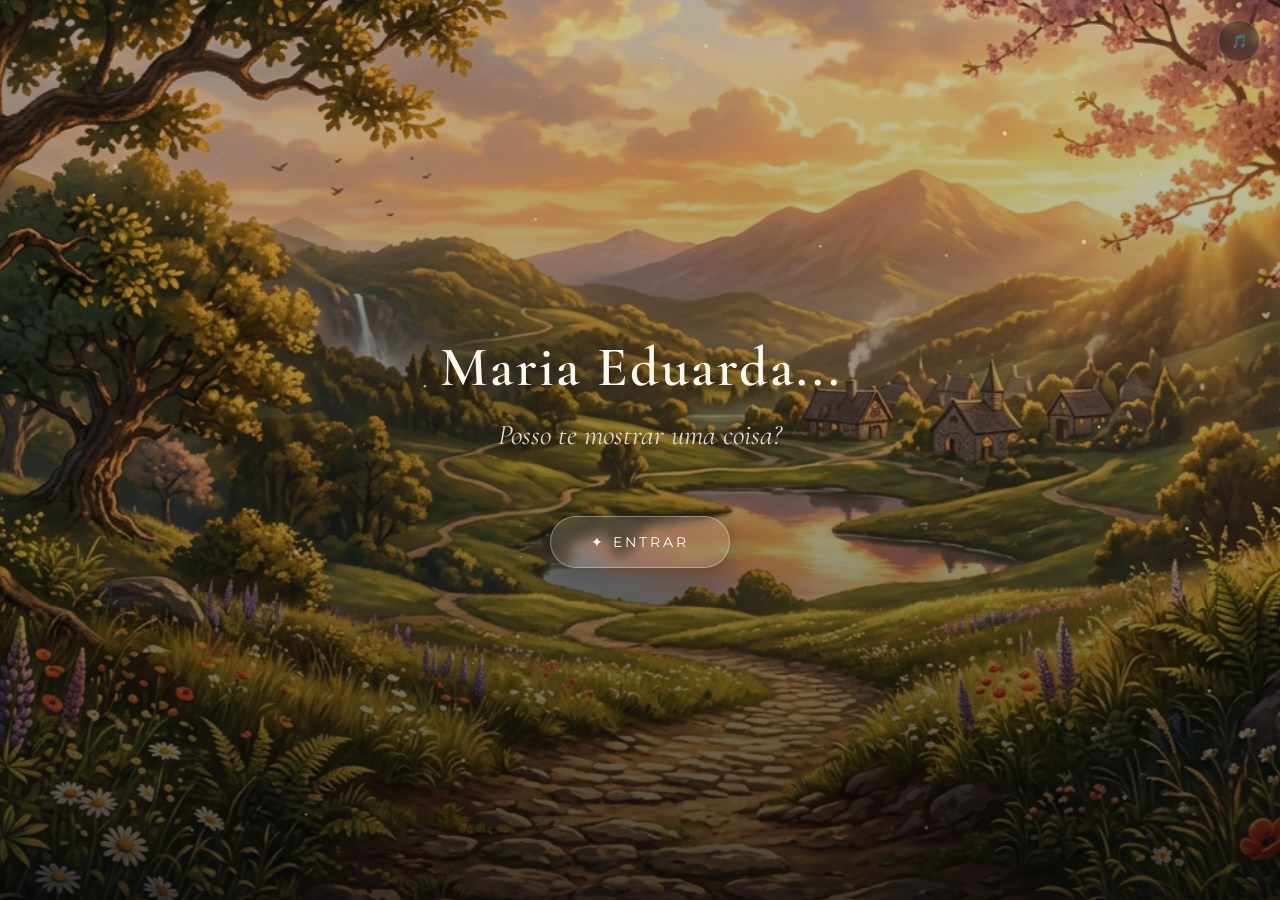
==== index.html @ ae457ce3 "projeto quase finalizado" ====
<!DOCTYPE html>
<html lang="pt-BR">
<head>
    <meta charset="UTF-8">
    <meta name="viewport" content="width=device-width, initial-scale=1.0">
    <title>Uma Jornada para Maria Eduarda</title>
    <link rel="stylesheet" href="style.css">
    <link rel="shortcut icon" href="../Maria-Ghibli/imagens/amor.png.png" type="image/x-icon">
    <!-- Google Fonts para estilo poético/cinematográfico -->
    <link rel="preconnect" href="https://fonts.googleapis.com">
    <link rel="preconnect" href="https://fonts.gstatic.com" crossorigin>
    <link href="https://fonts.googleapis.com/css2?family=Cormorant+Garamond:ital,wght@0,400;0,600;1,400&family=Montserrat:wght@300;400;500&display=swap" rel="stylesheet">
</head>
<body>

    <!-- Overlay de transição entre cenas -->
    <div id="transition-overlay" class="transition-overlay"></div>

    <!-- Canvas para efeito de partículas mágicas/vento -->
    <canvas id="particles-canvas"></canvas>

    <!-- Controle Discreto de Áudio -->
    <button id="audio-control" class="audio-control" aria-label="Alternar som" title="Música ambiente">
        <span id="audio-icon">🎵</span>
    </button>
    <audio id="bg-music" loop preload="auto">
        <source src="imagens/paulyudin-romantic-romantic-music-573992 (1).mp3" type="audio/mpeg">
    </audio>

    <!-- CONTAINER PRINCIPAL DE CENAS -->
    <main id="app-container">

        <!-- CENA 0: ABERTURA -->
        <section class="scene active" data-scene="0">
            <div class="scene-background" style="background-image: url('imagens/abertura.jpg');"></div>
            <div class="scene-overlay"></div>
            <div class="scene-content flex-center">
                <h1 class="title-intro">Maria Eduarda...</h1>
                <p class="subtitle-intro">Posso te mostrar uma coisa?</p>
                <button class="btn-primary" onclick="nextScene()">✦ ENTRAR</button>
            </div>
        </section>

        <!-- CENA 1: FLORESTA -->
        <section class="scene" data-scene="1">
            <div class="scene-background" style="background-image: url('imagens/floresta.jpg');"></div>
            <div class="scene-overlay"></div>
            <div class="scene-content text-bottom">
                <p class="narrative-text">Às vezes, as melhores histórias começam sem a gente saber onde vão terminar.</p>
                <button class="btn-primary" onclick="nextScene()">CONTINUAR →</button>
            </div>
        </section>

        <!-- CENA 2: A COLINA -->
        <section class="scene" data-scene="2">
            <div class="scene-background" style="background-image: url('imagens/colina.jpg');"></div>
            <div class="scene-overlay"></div>
            <div class="scene-content text-bottom">
                <p class="narrative-text">Talvez o caminho não seja sobre chegar rápido...</p>
                <p class="narrative-text subtext">...mas sobre perceber o que existe durante o caminho.</p>
                <button class="btn-primary" onclick="nextScene()">CONTINUAR →</button>
            </div>
        </section>

        <!-- CENA 3: JARDIM DOS LÍRIOS -->
        <section class="scene" data-scene="3">
            <div class="scene-background" style="background-image: url('imagens/lirios.jpg');"></div>
            <div class="scene-overlay"></div>
            <div class="scene-content text-bottom">
                <p class="narrative-text">Alguns lugares fazem a gente parar por alguns segundos...</p>
                <p class="narrative-text subtext">...só para perceber como algo simples pode ser bonito.</p>
                <button class="btn-primary" onclick="nextScene()">CONTINUAR →</button>
            </div>
        </section>

        <!-- CENA 4: A CARTA -->
        <section class="scene" data-scene="4">
            <div class="scene-background" style="background-image: url('imagens/lirios.jpg');"></div>
            <div class="scene-overlay blur-overlay"></div>
            <div class="scene-content flex-center">
                <div class="letter-card">
                    <div class="letter-header">✦ Para Maria Eduarda</div>
                    <div class="letter-body">
                        <p>Maria Eduarda,</p>
                        <p>Eu poderia simplesmente ter escrito uma mensagem qualquer...</p>
                        <p>Mas achei que seria muito mais bonito te levar por um pequeno caminho antes.</p>
                        <p>Não sei exatamente onde essa história vai chegar.</p>
                        <p>Mas gostei da ideia de criar um lugar bonito para você visitar por alguns minutos.</p>
                        <p>Espero que você tenha gostado da viagem.</p>
                    </div>
                    <button class="btn-primary" onclick="nextScene()">CONTINUAR ❤</button>
                </div>
            </div>
        </section>

        <!-- CENA 5: FINAL -->
        <section class="scene" data-scene="5">
            <div class="scene-background" style="background-image: url('imagens/vista.png.png');"></div>
            <div class="scene-overlay"></div>
            <div class="scene-content flex-center">
                <h1 class="title-intro">Talvez essa seja só a primeira página.</h1>
                <p class="subtitle-intro">E o resto... a gente pode descobrir pelo caminho.</p>
                <div class="final-actions">
                    <button class="btn-primary" onclick="restartJourney()">♡ REVISITAR A HISTÓRIA</button>
                </div>
            </div>
        </section>

    </main>

    <script src="script.js"></script>
</body>
</html>
---- style.css ----
/* RESET E CONFIGURAÇÃO BÁSICA */
* {
    margin: 0;
    padding: 0;
    box-sizing: border-box;
    -webkit-tap-highlight-color: transparent;
}

html, body {
    width: 100%;
    height: 100%;
    overflow: hidden;
    background-color: #08070b;
    font-family: 'Montserrat', sans-serif;
    color: #f7f5f0;
}

/* CANVAS E EFEITOS VISUAIS DE FUNDO */
#particles-canvas {
    position: fixed;
    top: 0;
    left: 0;
    width: 100%;
    height: 100%;
    pointer-events: none;
    z-index: 5;
}

.transition-overlay {
    position: fixed;
    top: 0;
    left: 0;
    width: 100%;
    height: 100%;
    background-color: #08070b;
    opacity: 0;
    pointer-events: none;
    z-index: 100;
    transition: opacity 0.8s ease-in-out;
}

.transition-overlay.active {
    opacity: 1;
    pointer-events: auto;
}

/* ESTRUTURA DE CENAS */
#app-container {
    position: relative;
    width: 100%;
    height: 100%;
}

.scene {
    position: absolute;
    top: 0;
    left: 0;
    width: 100%;
    height: 100%;
    opacity: 0;
    visibility: hidden;
    transition: opacity 1.2s cubic-bezier(0.25, 1, 0.5, 1), visibility 1.2s;
    z-index: 1;
    overflow: hidden;
}

.scene.active {
    opacity: 1;
    visibility: visible;
    z-index: 2;
}

/* EFEITO KEN BURNS (ZOOM CINEMATOGRÁFICO LENTO) */
.scene-background {
    position: absolute;
    top: 0;
    left: 0;
    width: 100%;
    height: 100%;
    background-size: cover;
    background-position: center;
    transform: scale(1);
    transition: transform 12s cubic-bezier(0.1, 0.8, 0.3, 1);
    will-change: transform;
}

.scene.active .scene-background {
    transform: scale(1.08);
}

.scene-overlay {
    position: absolute;
    top: 0;
    left: 0;
    width: 100%;
    height: 100%;
    background: linear-gradient(
        to bottom,
        rgba(8, 7, 11, 0.2) 0%,
        rgba(8, 7, 11, 0.4) 60%,
        rgba(8, 7, 11, 0.75) 100%
    );
    z-index: 2;
}

.scene-overlay.blur-overlay {
    background: rgba(8, 7, 11, 0.65);
    backdrop-filter: blur(8px);
}

.scene-background.fallback {
    background: radial-gradient(circle at center, #2d2636 0%, #08070b 100%) !important;
}

/* CONTEÚDO E TEXTOS */
.scene-content {
    position: relative;
    z-index: 10;
    width: 100%;
    height: 100%;
    padding: 2.5rem 1.5rem;
    display: flex;
    flex-direction: column;
}

.flex-center {
    justify-content: center;
    align-items: center;
    text-align: center;
}

.text-bottom {
    justify-content: flex-end;
    align-items: center;
    text-align: center;
    padding-bottom: 5rem;
}

.title-intro {
    font-family: 'Cormorant Garamond', serif;
    font-size: 2.5rem;
    font-weight: 600;
    letter-spacing: 2px;
    margin-bottom: 1rem;
    color: #fff9ef;
    text-shadow: 0 4px 20px rgba(0, 0, 0, 0.6);
    opacity: 0;
    transform: translateY(15px);
    animation: fadeInUp 1.5s ease 0.4s forwards;
}

.subtitle-intro {
    font-family: 'Cormorant Garamond', serif;
    font-size: 1.4rem;
    font-style: italic;
    color: #e2d9cc;
    margin-bottom: 2.5rem;
    text-shadow: 0 2px 10px rgba(0, 0, 0, 0.5);
    opacity: 0;
    transform: translateY(15px);
    animation: fadeInUp 1.5s ease 0.8s forwards;
}

.narrative-text {
    font-family: 'Cormorant Garamond', serif;
    font-size: 1.6rem;
    line-height: 1.5;
    color: #f7f3ec;
    max-width: 650px;
    text-shadow: 0 2px 15px rgba(0, 0, 0, 0.8);
    margin-bottom: 0.5rem;
    opacity: 0;
    transform: translateY(15px);
}

.scene.active .narrative-text {
    animation: fadeInUp 1.2s ease 0.3s forwards;
}

.narrative-text.subtext {
    font-size: 1.35rem;
    color: #d1c5b4;
    margin-bottom: 2rem;
}

.scene.active .narrative-text.subtext {
    animation-delay: 1.2s;
}

/* BOTÕES ESTILIZADOS */
.btn-primary {
    background: rgba(255, 253, 248, 0.12);
    border: 1px solid rgba(255, 255, 255, 0.35);
    color: #ffffff;
    padding: 0.85rem 2rem;
    font-family: 'Montserrat', sans-serif;
    font-size: 0.85rem;
    letter-spacing: 3px;
    text-transform: uppercase;
    border-radius: 40px;
    cursor: pointer;
    backdrop-filter: blur(5px);
    transition: all 0.4s ease;
    box-shadow: 0 4px 25px rgba(0, 0, 0, 0.3);
    margin-top: 1.5rem;
    opacity: 0;
    transform: translateY(10px);
}

.scene.active .btn-primary {
    animation: fadeInUp 1s ease 1s forwards;
}

.btn-primary:hover {
    background: rgba(255, 253, 248, 0.3);
    border-color: rgba(255, 255, 255, 0.7);
    transform: translateY(-2px);
    box-shadow: 0 6px 30px rgba(255, 255, 255, 0.2);
}

.btn-primary:active {
    transform: translateY(1px);
}

/* CARTÃO DA CARTA */
.letter-card {
    background: rgba(20, 18, 26, 0.75);
    border: 1px solid rgba(230, 210, 180, 0.25);
    border-radius: 12px;
    padding: 2.2rem 1.8rem;
    max-width: 520px;
    width: 100%;
    box-shadow: 0 20px 50px rgba(0, 0, 0, 0.6);
    backdrop-filter: blur(12px);
    text-align: center;
    opacity: 0;
    transform: scale(0.95);
}

.scene.active .letter-card {
    animation: cardAppear 1.2s cubic-bezier(0.2, 0.8, 0.2, 1) 0.3s forwards;
}

.letter-header {
    font-family: 'Cormorant Garamond', serif;
    font-size: 1.6rem;
    color: #e5c388;
    margin-bottom: 1.2rem;
    letter-spacing: 1px;
}

.letter-body p {
    font-family: 'Cormorant Garamond', serif;
    font-size: 1.2rem;
    line-height: 1.6;
    color: #ebdcd0;
    margin-bottom: 0.8rem;
    font-style: italic;
}

/* CONTROLE DE ÁUDIO */
.audio-control {
    position: fixed;
    top: 20px;
    right: 20px;
    z-index: 50;
    background: rgba(10, 10, 15, 0.4);
    border: 1px solid rgba(255, 255, 255, 0.2);
    color: #ffffff;
    width: 42px;
    height: 42px;
    border-radius: 50%;
    display: flex;
    align-items: center;
    justify-content: center;
    cursor: pointer;
    backdrop-filter: blur(5px);
    transition: all 0.3s ease;
}

.audio-control:hover {
    background: rgba(255, 255, 255, 0.2);
}

/* ANIMAÇÕES */
@keyframes fadeInUp {
    to {
        opacity: 1;
        transform: translateY(0);
    }
}

@keyframes cardAppear {
    to {
        opacity: 1;
        transform: scale(1);
    }
}

/* RESPONSIVIDADE DESKTOPS */
@media (min-width: 768px) {
    .title-intro {
        font-size: 3.5rem;
    }
    .subtitle-intro {
        font-size: 1.8rem;
    }
    .narrative-text {
        font-size: 2rem;
    }
    .narrative-text.subtext {
        font-size: 1.6rem;
    }
    .text-bottom {
        padding-bottom: 6rem;
    }
    .btn-primary {
        padding: 1rem 2.5rem;
        font-size: 0.9rem;
    }
    .letter-card {
        padding: 3rem 2.5rem;
    }
}
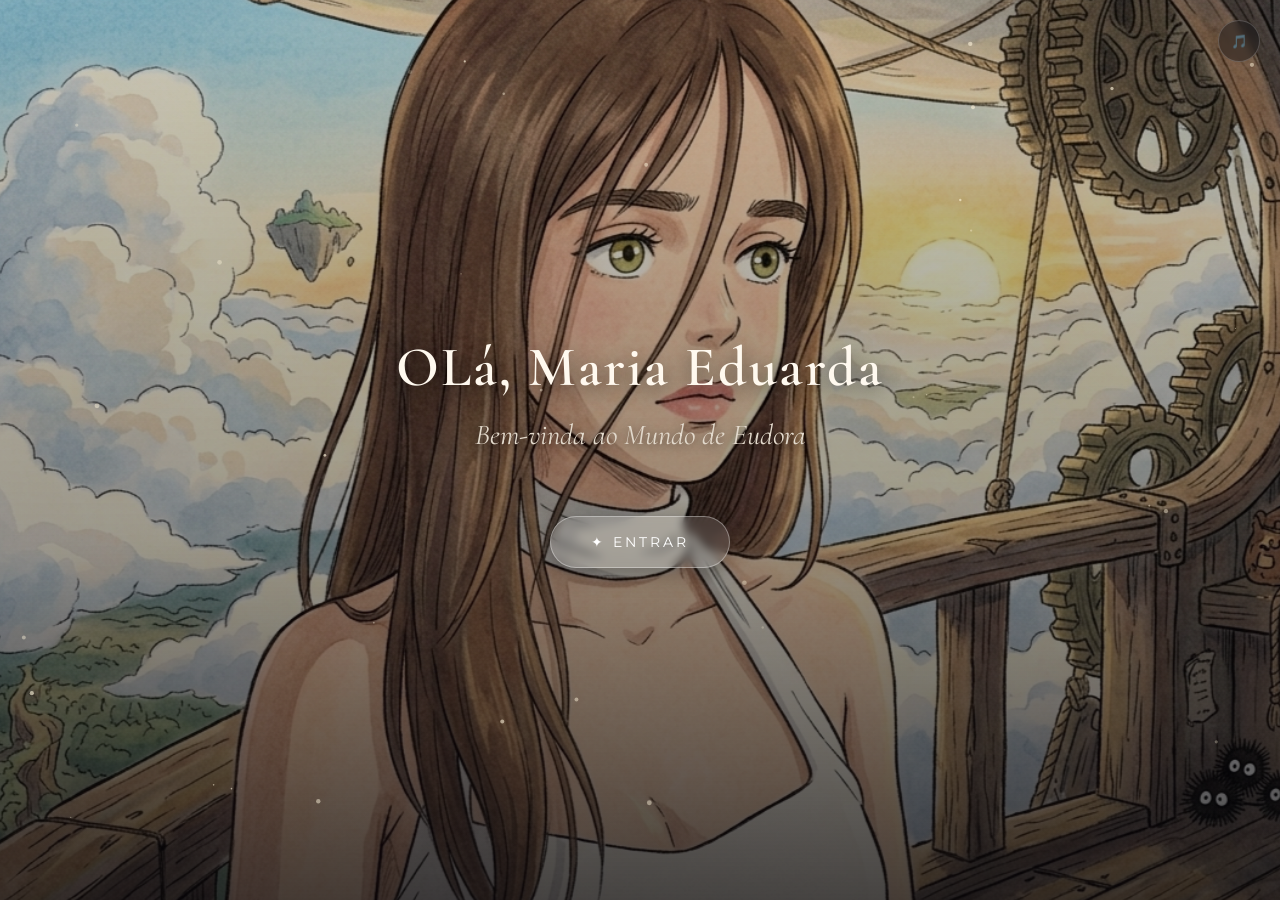
==== commit 113c43c6: "a" ====
--- a/index.html
+++ b/index.html
@@ -30,29 +30,29 @@
     <!-- CONTAINER PRINCIPAL DE CENAS -->
     <main id="app-container">
 
-        <!-- CENA 0: ABERTURA -->
+        CENA 0: ABERTURA
         <section class="scene active" data-scene="0">
-            <div class="scene-background" style="background-image: url('imagens/abertura.jpg');"></div>
+            <div class="scene-background" style="background-image: url('imagens/eudora.jpg');"></div>
             <div class="scene-overlay"></div>
             <div class="scene-content flex-center">
-                <h1 class="title-intro">Maria Eduarda...</h1>
-                <p class="subtitle-intro">Posso te mostrar uma coisa?</p>
+                <h1 class="title-intro">OLá, Maria Eduarda</h1>
+                <p class="subtitle-intro">Bem-vinda ao Mundo de Eudora</p>
                 <button class="btn-primary" onclick="nextScene()">✦ ENTRAR</button>
             </div>
         </section>
 
         <!-- CENA 1: FLORESTA -->
-        <section class="scene" data-scene="1">
+        <!-- <section class="scene" data-scene="1">
             <div class="scene-background" style="background-image: url('imagens/floresta.jpg');"></div>
             <div class="scene-overlay"></div>
             <div class="scene-content text-bottom">
                 <p class="narrative-text">Às vezes, as melhores histórias começam sem a gente saber onde vão terminar.</p>
                 <button class="btn-primary" onclick="nextScene()">CONTINUAR →</button>
             </div>
-        </section>
+        </section> -->
 
         <!-- CENA 2: A COLINA -->
-        <section class="scene" data-scene="2">
+        <!-- <section class="scene" data-scene="2">
             <div class="scene-background" style="background-image: url('imagens/colina.jpg');"></div>
             <div class="scene-overlay"></div>
             <div class="scene-content text-bottom">
@@ -60,10 +60,10 @@
                 <p class="narrative-text subtext">...mas sobre perceber o que existe durante o caminho.</p>
                 <button class="btn-primary" onclick="nextScene()">CONTINUAR →</button>
             </div>
-        </section>
+        </section> -->
 
         <!-- CENA 3: JARDIM DOS LÍRIOS -->
-        <section class="scene" data-scene="3">
+        <!-- <section class="scene" data-scene="3">
             <div class="scene-background" style="background-image: url('imagens/lirios.jpg');"></div>
             <div class="scene-overlay"></div>
             <div class="scene-content text-bottom">
@@ -71,10 +71,10 @@
                 <p class="narrative-text subtext">...só para perceber como algo simples pode ser bonito.</p>
                 <button class="btn-primary" onclick="nextScene()">CONTINUAR →</button>
             </div>
-        </section>
+        </section> -->
 
         <!-- CENA 4: A CARTA -->
-        <section class="scene" data-scene="4">
+        <!-- <section class="scene" data-scene="4">
             <div class="scene-background" style="background-image: url('imagens/lirios.jpg');"></div>
             <div class="scene-overlay blur-overlay"></div>
             <div class="scene-content flex-center">
@@ -90,8 +90,108 @@
                     </div>
                     <button class="btn-primary" onclick="nextScene()">CONTINUAR ❤</button>
                 </div>
-            </div>
-        </section>
+            </div> -->
+        </section>
+                <section class="scene" data-scene="3">
+            <div class="scene-background" style="background-image: url('imagens/abertura.png');"></div>
+            <div class="scene-overlay"></div>
+            <div class="scene-content text-bottom">
+                <p class="narrative-text">Alguns lugares fazem a gente parar por alguns segundos...</p>
+                <p class="narrative-text subtext">...só para perceber como algo simples pode ser bonito.</p>
+                <button class="btn-primary" onclick="nextScene()">CONTINUAR →</button>
+            </div>
+        </section>
+                <section class="scene" data-scene="3">
+            <div class="scene-background" style="background-image: url('imagens/primeira.jpg');"></div>
+            <div class="scene-overlay"></div>
+            <div class="scene-content text-bottom">
+                <p class="narrative-text">Alguns lugares fazem a gente parar por alguns segundos...</p>
+                <p class="narrative-text subtext">...só para perceber como algo simples pode ser bonito.</p>
+                <button class="btn-primary" onclick="nextScene()">CONTINUAR →</button>
+            </div>
+        </section>
+                <section class="scene" data-scene="3">
+            <div class="scene-background" style="background-image: url('imagens/segunda.jpg');"></div>
+            <div class="scene-overlay"></div>
+            <div class="scene-content text-bottom">
+                <p class="narrative-text">Alguns lugares fazem a gente parar por alguns segundos...</p>
+                <p class="narrative-text subtext">...só para perceber como algo simples pode ser bonito.</p>
+                <button class="btn-primary" onclick="nextScene()">CONTINUAR →</button>
+            </div>
+        </section>
+                <section class="scene" data-scene="3">
+            <div class="scene-background" style="background-image: url('imagens/terceira.jpg');"></div>
+            <div class="scene-overlay"></div>
+            <div class="scene-content text-bottom">
+                <p class="narrative-text">Alguns lugares fazem a gente parar por alguns segundos...</p>
+                <p class="narrative-text subtext">...só para perceber como algo simples pode ser bonito.</p>
+                <button class="btn-primary" onclick="nextScene()">CONTINUAR →</button>
+            </div>
+        </section>
+                <section class="scene" data-scene="3">
+            <div class="scene-background" style="background-image: url('imagens/quarta.jpg');"></div>
+            <div class="scene-overlay"></div>
+            <div class="scene-content text-bottom">
+                <p class="narrative-text">Alguns lugares fazem a gente parar por alguns segundos...</p>
+                <p class="narrative-text subtext">...só para perceber como algo simples pode ser bonito.</p>
+                <button class="btn-primary" onclick="nextScene()">CONTINUAR →</button>
+            </div>
+        </section>
+                <section class="scene" data-scene="3">
+            <div class="scene-background" style="background-image: url('imagens/quinta.jpg');"></div>
+            <div class="scene-overlay"></div>
+            <div class="scene-content text-bottom">
+                <p class="narrative-text">Alguns lugares fazem a gente parar por alguns segundos...</p>
+                <p class="narrative-text subtext">...só para perceber como algo simples pode ser bonito.</p>
+                <button class="btn-primary" onclick="nextScene()">CONTINUAR →</button>
+            </div>
+        </section>
+                <section class="scene" data-scene="3">
+            <div class="scene-background" style="background-image: url('imagens/sexta.jpg');"></div>
+            <div class="scene-overlay"></div>
+            <div class="scene-content text-bottom">
+                <p class="narrative-text">Alguns lugares fazem a gente parar por alguns segundos...</p>
+                <p class="narrative-text subtext">...só para perceber como algo simples pode ser bonito.</p>
+                <button class="btn-primary" onclick="nextScene()">CONTINUAR →</button>
+            </div>
+        </section>
+                <section class="scene" data-scene="3">
+            <div class="scene-background" style="background-image: url('imagens/setima.jpg');"></div>
+            <div class="scene-overlay"></div>
+            <div class="scene-content text-bottom">
+                <p class="narrative-text">Alguns lugares fazem a gente parar por alguns segundos...</p>
+                <p class="narrative-text subtext">...só para perceber como algo simples pode ser bonito.</p>
+                <button class="btn-primary" onclick="nextScene()">CONTINUAR →</button>
+            </div>
+        </section>
+                <section class="scene" data-scene="3">
+            <div class="scene-background" style="background-image: url('imagens/oitava.jpg');"></div>
+            <div class="scene-overlay"></div>
+            <div class="scene-content text-bottom">
+                <p class="narrative-text">Alguns lugares fazem a gente parar por alguns segundos...</p>
+                <p class="narrative-text subtext">...só para perceber como algo simples pode ser bonito.</p>
+                <button class="btn-primary" onclick="nextScene()">CONTINUAR →</button>
+            </div>
+        </section>
+                <section class="scene" data-scene="3">
+            <div class="scene-background" style="background-image: url('imagens/nona.jpg');"></div>
+            <div class="scene-overlay"></div>
+            <div class="scene-content text-bottom">
+                <p class="narrative-text">Alguns lugares fazem a gente parar por alguns segundos...</p>
+                <p class="narrative-text subtext">...só para perceber como algo simples pode ser bonito.</p>
+                <button class="btn-primary" onclick="nextScene()">CONTINUAR →</button>
+            </div>
+        </section>
+                <section class="scene" data-scene="3">
+            <div class="scene-background" style="background-image: url('imagens/lirios.jpg');"></div>
+            <div class="scene-overlay"></div>
+            <div class="scene-content text-bottom">
+                <p class="narrative-text">Alguns lugares fazem a gente parar por alguns segundos...</p>
+                <p class="narrative-text subtext">...só para perceber como algo simples pode ser bonito.</p>
+                <button class="btn-primary" onclick="nextScene()">CONTINUAR →</button>
+            </div>
+        </section>
+
 
         <!-- CENA 5: FINAL -->
         <section class="scene" data-scene="5">
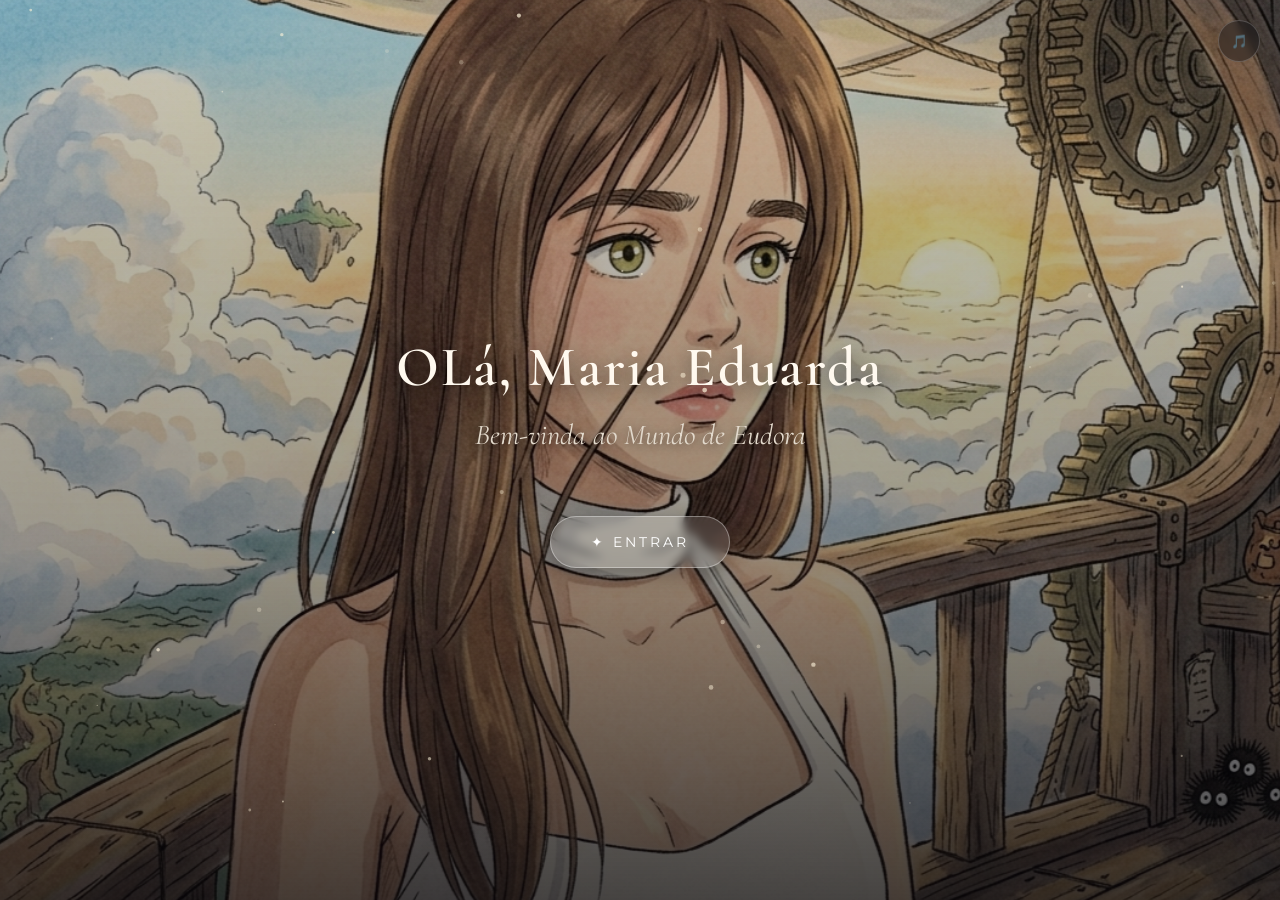
==== commit 4638de3e: "teste" ====
--- a/index.html
+++ b/index.html
@@ -102,52 +102,52 @@
             </div>
         </section>
                 <section class="scene" data-scene="3">
-            <div class="scene-background" style="background-image: url('imagens/primeira.jpg');"></div>
-            <div class="scene-overlay"></div>
-            <div class="scene-content text-bottom">
-                <p class="narrative-text">Alguns lugares fazem a gente parar por alguns segundos...</p>
-                <p class="narrative-text subtext">...só para perceber como algo simples pode ser bonito.</p>
-                <button class="btn-primary" onclick="nextScene()">CONTINUAR →</button>
-            </div>
-        </section>
-                <section class="scene" data-scene="3">
-            <div class="scene-background" style="background-image: url('imagens/segunda.jpg');"></div>
-            <div class="scene-overlay"></div>
-            <div class="scene-content text-bottom">
-                <p class="narrative-text">Alguns lugares fazem a gente parar por alguns segundos...</p>
-                <p class="narrative-text subtext">...só para perceber como algo simples pode ser bonito.</p>
-                <button class="btn-primary" onclick="nextScene()">CONTINUAR →</button>
-            </div>
-        </section>
-                <section class="scene" data-scene="3">
-            <div class="scene-background" style="background-image: url('imagens/terceira.jpg');"></div>
-            <div class="scene-overlay"></div>
-            <div class="scene-content text-bottom">
-                <p class="narrative-text">Alguns lugares fazem a gente parar por alguns segundos...</p>
-                <p class="narrative-text subtext">...só para perceber como algo simples pode ser bonito.</p>
-                <button class="btn-primary" onclick="nextScene()">CONTINUAR →</button>
-            </div>
-        </section>
-                <section class="scene" data-scene="3">
-            <div class="scene-background" style="background-image: url('imagens/quarta.jpg');"></div>
-            <div class="scene-overlay"></div>
-            <div class="scene-content text-bottom">
-                <p class="narrative-text">Alguns lugares fazem a gente parar por alguns segundos...</p>
-                <p class="narrative-text subtext">...só para perceber como algo simples pode ser bonito.</p>
-                <button class="btn-primary" onclick="nextScene()">CONTINUAR →</button>
-            </div>
-        </section>
-                <section class="scene" data-scene="3">
-            <div class="scene-background" style="background-image: url('imagens/quinta.jpg');"></div>
-            <div class="scene-overlay"></div>
-            <div class="scene-content text-bottom">
-                <p class="narrative-text">Alguns lugares fazem a gente parar por alguns segundos...</p>
-                <p class="narrative-text subtext">...só para perceber como algo simples pode ser bonito.</p>
-                <button class="btn-primary" onclick="nextScene()">CONTINUAR →</button>
-            </div>
-        </section>
-                <section class="scene" data-scene="3">
-            <div class="scene-background" style="background-image: url('imagens/sexta.jpg');"></div>
+            <div class="scene-background" style="background-image: url('imagens/Eu1.png');"></div>
+            <div class="scene-overlay"></div>
+            <div class="scene-content text-bottom">
+                <p class="narrative-text">Alguns lugares fazem a gente parar por alguns segundos...</p>
+                <p class="narrative-text subtext">...só para perceber como algo simples pode ser bonito.</p>
+                <button class="btn-primary" onclick="nextScene()">CONTINUAR →</button>
+            </div>
+        </section>
+                <section class="scene" data-scene="3">
+            <div class="scene-background" style="background-image: url('imagens/Eu2.png');"></div>
+            <div class="scene-overlay"></div>
+            <div class="scene-content text-bottom">
+                <p class="narrative-text">Alguns lugares fazem a gente parar por alguns segundos...</p>
+                <p class="narrative-text subtext">...só para perceber como algo simples pode ser bonito.</p>
+                <button class="btn-primary" onclick="nextScene()">CONTINUAR →</button>
+            </div>
+        </section>
+                <section class="scene" data-scene="3">
+            <div class="scene-background" style="background-image: url('imagens/Eu3.png');"></div>
+            <div class="scene-overlay"></div>
+            <div class="scene-content text-bottom">
+                <p class="narrative-text">Alguns lugares fazem a gente parar por alguns segundos...</p>
+                <p class="narrative-text subtext">...só para perceber como algo simples pode ser bonito.</p>
+                <button class="btn-primary" onclick="nextScene()">CONTINUAR →</button>
+            </div>
+        </section>
+                <section class="scene" data-scene="3">
+            <div class="scene-background" style="background-image: url('imagens/Eu4.png');"></div>
+            <div class="scene-overlay"></div>
+            <div class="scene-content text-bottom">
+                <p class="narrative-text">Alguns lugares fazem a gente parar por alguns segundos...</p>
+                <p class="narrative-text subtext">...só para perceber como algo simples pode ser bonito.</p>
+                <button class="btn-primary" onclick="nextScene()">CONTINUAR →</button>
+            </div>
+        </section>
+                <section class="scene" data-scene="3">
+            <div class="scene-background" style="background-image: url('imagens/Eu5.png');"></div>
+            <div class="scene-overlay"></div>
+            <div class="scene-content text-bottom">
+                <p class="narrative-text">Alguns lugares fazem a gente parar por alguns segundos...</p>
+                <p class="narrative-text subtext">...só para perceber como algo simples pode ser bonito.</p>
+                <button class="btn-primary" onclick="nextScene()">CONTINUAR →</button>
+            </div>
+        </section>
+                <section class="scene" data-scene="3">
+            <div class="scene-background" style="background-image: url('imagens/Eu6.png');"></div>
             <div class="scene-overlay"></div>
             <div class="scene-content text-bottom">
                 <p class="narrative-text">Alguns lugares fazem a gente parar por alguns segundos...</p>
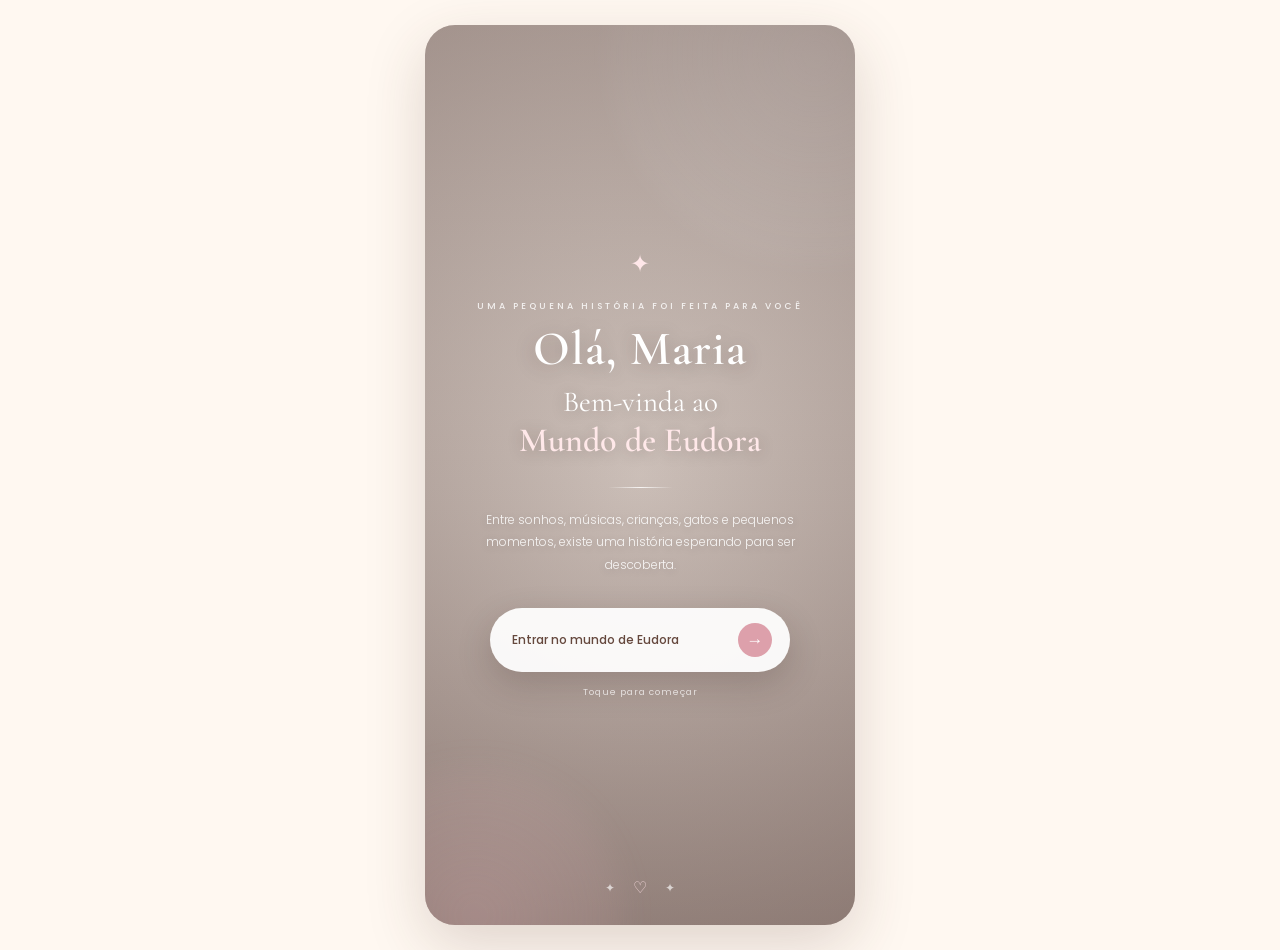
==== commit 32b92759: "projeto 80% finalizado" ====
--- a/index.html
+++ b/index.html
@@ -2,212 +2,109 @@
 <html lang="pt-BR">
 <head>
     <meta charset="UTF-8">
-    <meta name="viewport" content="width=device-width, initial-scale=1.0">
-    <title>Uma Jornada para Maria Eduarda</title>
+    <meta
+        name="viewport"
+        content="width=device-width, initial-scale=1.0"
+    >
+
+    <title>Bem-vinda ao Mundo de Eudora</title>
+    <link rel="shortcut icon" href="imagens/duda.png" type="image/x-icon">
     <link rel="stylesheet" href="style.css">
-    <link rel="shortcut icon" href="../Maria-Ghibli/imagens/amor.png.png" type="image/x-icon">
-    <!-- Google Fonts para estilo poético/cinematográfico -->
+
     <link rel="preconnect" href="https://fonts.googleapis.com">
     <link rel="preconnect" href="https://fonts.gstatic.com" crossorigin>
-    <link href="https://fonts.googleapis.com/css2?family=Cormorant+Garamond:ital,wght@0,400;0,600;1,400&family=Montserrat:wght@300;400;500&display=swap" rel="stylesheet">
+
+    <link
+        href="https://fonts.googleapis.com/css2?family=Cormorant+Garamond:wght@400;500;600;700&family=Poppins:wght@300;400;500;600&display=swap"
+        rel="stylesheet"
+    >
 </head>
+
 <body>
 
-    <!-- Overlay de transição entre cenas -->
-    <div id="transition-overlay" class="transition-overlay"></div>
+    <main class="welcome-page">
 
-    <!-- Canvas para efeito de partículas mágicas/vento -->
-    <canvas id="particles-canvas"></canvas>
+        <!--
+            IMAGEM DE FUNDO
 
-    <!-- Controle Discreto de Áudio -->
-    <button id="audio-control" class="audio-control" aria-label="Alternar som" title="Música ambiente">
-        <span id="audio-icon">🎵</span>
-    </button>
-    <audio id="bg-music" loop preload="auto">
-        <source src="imagens/paulyudin-romantic-romantic-music-573992 (1).mp3" type="audio/mpeg">
-    </audio>
+            Depois coloque sua imagem nesta pasta:
 
-    <!-- CONTAINER PRINCIPAL DE CENAS -->
-    <main id="app-container">
+            images/fundo-inicial.jpg
 
-        CENA 0: ABERTURA
-        <section class="scene active" data-scene="0">
-            <div class="scene-background" style="background-image: url('imagens/eudora.jpg');"></div>
-            <div class="scene-overlay"></div>
-            <div class="scene-content flex-center">
-                <h1 class="title-intro">OLá, Maria Eduarda</h1>
-                <p class="subtitle-intro">Bem-vinda ao Mundo de Eudora</p>
-                <button class="btn-primary" onclick="nextScene()">✦ ENTRAR</button>
+            Você pode trocar o nome no CSS.
+        -->
+
+        <div class="welcome-overlay"></div>
+
+
+        <!-- CONTEÚDO -->
+        <section class="welcome-content">
+
+            <div class="welcome-decoration">
+                ✦
             </div>
-        </section>
 
-        <!-- CENA 1: FLORESTA -->
-        <!-- <section class="scene" data-scene="1">
-            <div class="scene-background" style="background-image: url('imagens/floresta.jpg');"></div>
-            <div class="scene-overlay"></div>
-            <div class="scene-content text-bottom">
-                <p class="narrative-text">Às vezes, as melhores histórias começam sem a gente saber onde vão terminar.</p>
-                <button class="btn-primary" onclick="nextScene()">CONTINUAR →</button>
-            </div>
-        </section> -->
+            <p class="welcome-small">
+                UMA PEQUENA HISTÓRIA FOI FEITA PARA VOCÊ
+            </p>
 
-        <!-- CENA 2: A COLINA -->
-        <!-- <section class="scene" data-scene="2">
-            <div class="scene-background" style="background-image: url('imagens/colina.jpg');"></div>
-            <div class="scene-overlay"></div>
-            <div class="scene-content text-bottom">
-                <p class="narrative-text">Talvez o caminho não seja sobre chegar rápido...</p>
-                <p class="narrative-text subtext">...mas sobre perceber o que existe durante o caminho.</p>
-                <button class="btn-primary" onclick="nextScene()">CONTINUAR →</button>
-            </div>
-        </section> -->
 
-        <!-- CENA 3: JARDIM DOS LÍRIOS -->
-        <!-- <section class="scene" data-scene="3">
-            <div class="scene-background" style="background-image: url('imagens/lirios.jpg');"></div>
-            <div class="scene-overlay"></div>
-            <div class="scene-content text-bottom">
-                <p class="narrative-text">Alguns lugares fazem a gente parar por alguns segundos...</p>
-                <p class="narrative-text subtext">...só para perceber como algo simples pode ser bonito.</p>
-                <button class="btn-primary" onclick="nextScene()">CONTINUAR →</button>
-            </div>
-        </section> -->
+            <h1>
+                Olá, Maria
+            </h1>
 
-        <!-- CENA 4: A CARTA -->
-        <!-- <section class="scene" data-scene="4">
-            <div class="scene-background" style="background-image: url('imagens/lirios.jpg');"></div>
-            <div class="scene-overlay blur-overlay"></div>
-            <div class="scene-content flex-center">
-                <div class="letter-card">
-                    <div class="letter-header">✦ Para Maria Eduarda</div>
-                    <div class="letter-body">
-                        <p>Maria Eduarda,</p>
-                        <p>Eu poderia simplesmente ter escrito uma mensagem qualquer...</p>
-                        <p>Mas achei que seria muito mais bonito te levar por um pequeno caminho antes.</p>
-                        <p>Não sei exatamente onde essa história vai chegar.</p>
-                        <p>Mas gostei da ideia de criar um lugar bonito para você visitar por alguns minutos.</p>
-                        <p>Espero que você tenha gostado da viagem.</p>
-                    </div>
-                    <button class="btn-primary" onclick="nextScene()">CONTINUAR ❤</button>
-                </div>
-            </div> -->
-        </section>
-                <section class="scene" data-scene="3">
-            <div class="scene-background" style="background-image: url('imagens/abertura.png');"></div>
-            <div class="scene-overlay"></div>
-            <div class="scene-content text-bottom">
-                <p class="narrative-text">Alguns lugares fazem a gente parar por alguns segundos...</p>
-                <p class="narrative-text subtext">...só para perceber como algo simples pode ser bonito.</p>
-                <button class="btn-primary" onclick="nextScene()">CONTINUAR →</button>
-            </div>
-        </section>
-                <section class="scene" data-scene="3">
-            <div class="scene-background" style="background-image: url('imagens/Eu1.png');"></div>
-            <div class="scene-overlay"></div>
-            <div class="scene-content text-bottom">
-                <p class="narrative-text">Alguns lugares fazem a gente parar por alguns segundos...</p>
-                <p class="narrative-text subtext">...só para perceber como algo simples pode ser bonito.</p>
-                <button class="btn-primary" onclick="nextScene()">CONTINUAR →</button>
-            </div>
-        </section>
-                <section class="scene" data-scene="3">
-            <div class="scene-background" style="background-image: url('imagens/Eu2.png');"></div>
-            <div class="scene-overlay"></div>
-            <div class="scene-content text-bottom">
-                <p class="narrative-text">Alguns lugares fazem a gente parar por alguns segundos...</p>
-                <p class="narrative-text subtext">...só para perceber como algo simples pode ser bonito.</p>
-                <button class="btn-primary" onclick="nextScene()">CONTINUAR →</button>
-            </div>
-        </section>
-                <section class="scene" data-scene="3">
-            <div class="scene-background" style="background-image: url('imagens/Eu3.png');"></div>
-            <div class="scene-overlay"></div>
-            <div class="scene-content text-bottom">
-                <p class="narrative-text">Alguns lugares fazem a gente parar por alguns segundos...</p>
-                <p class="narrative-text subtext">...só para perceber como algo simples pode ser bonito.</p>
-                <button class="btn-primary" onclick="nextScene()">CONTINUAR →</button>
-            </div>
-        </section>
-                <section class="scene" data-scene="3">
-            <div class="scene-background" style="background-image: url('imagens/Eu4.png');"></div>
-            <div class="scene-overlay"></div>
-            <div class="scene-content text-bottom">
-                <p class="narrative-text">Alguns lugares fazem a gente parar por alguns segundos...</p>
-                <p class="narrative-text subtext">...só para perceber como algo simples pode ser bonito.</p>
-                <button class="btn-primary" onclick="nextScene()">CONTINUAR →</button>
-            </div>
-        </section>
-                <section class="scene" data-scene="3">
-            <div class="scene-background" style="background-image: url('imagens/Eu5.png');"></div>
-            <div class="scene-overlay"></div>
-            <div class="scene-content text-bottom">
-                <p class="narrative-text">Alguns lugares fazem a gente parar por alguns segundos...</p>
-                <p class="narrative-text subtext">...só para perceber como algo simples pode ser bonito.</p>
-                <button class="btn-primary" onclick="nextScene()">CONTINUAR →</button>
-            </div>
-        </section>
-                <section class="scene" data-scene="3">
-            <div class="scene-background" style="background-image: url('imagens/Eu6.png');"></div>
-            <div class="scene-overlay"></div>
-            <div class="scene-content text-bottom">
-                <p class="narrative-text">Alguns lugares fazem a gente parar por alguns segundos...</p>
-                <p class="narrative-text subtext">...só para perceber como algo simples pode ser bonito.</p>
-                <button class="btn-primary" onclick="nextScene()">CONTINUAR →</button>
-            </div>
-        </section>
-                <section class="scene" data-scene="3">
-            <div class="scene-background" style="background-image: url('imagens/setima.jpg');"></div>
-            <div class="scene-overlay"></div>
-            <div class="scene-content text-bottom">
-                <p class="narrative-text">Alguns lugares fazem a gente parar por alguns segundos...</p>
-                <p class="narrative-text subtext">...só para perceber como algo simples pode ser bonito.</p>
-                <button class="btn-primary" onclick="nextScene()">CONTINUAR →</button>
-            </div>
-        </section>
-                <section class="scene" data-scene="3">
-            <div class="scene-background" style="background-image: url('imagens/oitava.jpg');"></div>
-            <div class="scene-overlay"></div>
-            <div class="scene-content text-bottom">
-                <p class="narrative-text">Alguns lugares fazem a gente parar por alguns segundos...</p>
-                <p class="narrative-text subtext">...só para perceber como algo simples pode ser bonito.</p>
-                <button class="btn-primary" onclick="nextScene()">CONTINUAR →</button>
-            </div>
-        </section>
-                <section class="scene" data-scene="3">
-            <div class="scene-background" style="background-image: url('imagens/nona.jpg');"></div>
-            <div class="scene-overlay"></div>
-            <div class="scene-content text-bottom">
-                <p class="narrative-text">Alguns lugares fazem a gente parar por alguns segundos...</p>
-                <p class="narrative-text subtext">...só para perceber como algo simples pode ser bonito.</p>
-                <button class="btn-primary" onclick="nextScene()">CONTINUAR →</button>
-            </div>
-        </section>
-                <section class="scene" data-scene="3">
-            <div class="scene-background" style="background-image: url('imagens/lirios.jpg');"></div>
-            <div class="scene-overlay"></div>
-            <div class="scene-content text-bottom">
-                <p class="narrative-text">Alguns lugares fazem a gente parar por alguns segundos...</p>
-                <p class="narrative-text subtext">...só para perceber como algo simples pode ser bonito.</p>
-                <button class="btn-primary" onclick="nextScene()">CONTINUAR →</button>
-            </div>
+            <h2>
+                Bem-vinda ao
+                <br>
+                <span>Mundo de Eudora</span>
+            </h2>
+
+
+            <div class="welcome-line"></div>
+
+
+            <p class="welcome-text">
+                Entre sonhos, músicas, crianças,
+                gatos e pequenos momentos,
+                existe uma história esperando
+                para ser descoberta.
+            </p>
+
+
+            <!-- BOTÃO -->
+            <a
+                href="capitulo1.html"
+                class="enter-button"
+            >
+                <span>
+                    Entrar no mundo de Eudora
+                </span>
+
+                <strong>
+                    →
+                </strong>
+            </a>
+
+
+            <p class="welcome-hint">
+                Toque para começar
+            </p>
+
         </section>
 
 
-        <!-- CENA 5: FINAL -->
-        <section class="scene" data-scene="5">
-            <div class="scene-background" style="background-image: url('imagens/vista.png.png');"></div>
-            <div class="scene-overlay"></div>
-            <div class="scene-content flex-center">
-                <h1 class="title-intro">Talvez essa seja só a primeira página.</h1>
-                <p class="subtitle-intro">E o resto... a gente pode descobrir pelo caminho.</p>
-                <div class="final-actions">
-                    <button class="btn-primary" onclick="restartJourney()">♡ REVISITAR A HISTÓRIA</button>
-                </div>
-            </div>
-        </section>
+        <!-- DECORAÇÃO INFERIOR -->
+        <div class="bottom-decoration">
+
+            <span>✦</span>
+
+            <span>♡</span>
+
+            <span>✦</span>
+
+        </div>
 
     </main>
 
-    <script src="script.js"></script>
 </body>
 </html>
--- a/style.css
+++ b/style.css
@@ -1,324 +1,1710 @@
-/* RESET E CONFIGURAÇÃO BÁSICA */
+/* =====================================================
+   MUNDO DE EUDORA
+   STYLE.CSS
+===================================================== */
+
+
+/* =====================================================
+   CORES
+===================================================== */
+
+:root {
+
+    --creme: #fff8f1;
+
+    --creme-escuro: #f2dfd0;
+
+    --rosa: #dda0ab;
+
+    --rosa-claro: #f2d5d9;
+
+    --rosa-suave: rgba(242, 213, 217, 0.25);
+
+    --marrom: #65483d;
+
+    --marrom-claro: #8d7468;
+
+    --branco: #ffffff;
+
+}
+
+
+/* =====================================================
+   RESET
+===================================================== */
+
 * {
     margin: 0;
     padding: 0;
     box-sizing: border-box;
-    -webkit-tap-highlight-color: transparent;
-}
-
-html, body {
+}
+
+
+html {
+    scroll-behavior: smooth;
+}
+
+
+body {
+
+    min-height: 100vh;
+
+    font-family: "Poppins", sans-serif;
+
+    color: var(--marrom);
+
+    background: var(--creme);
+
+}
+
+
+/* =====================================================
+   LINKS
+===================================================== */
+
+a {
+    text-decoration: none;
+
+    color: inherit;
+}
+
+
+/* =====================================================
+   PÁGINA DE BOAS-VINDAS
+===================================================== */
+
+.welcome-page {
+
+    position: relative;
+
     width: 100%;
+
+    min-height: 100vh;
+
+    min-height: 100svh;
+
+    display: flex;
+
+    align-items: center;
+
+    justify-content: center;
+
+    overflow: hidden;
+
+    /*
+        IMAGEM DE FUNDO
+
+        Depois coloque:
+
+        images/fundo-inicial.jpg
+
+        e descomente o background abaixo.
+
+        A imagem poderá ocupar toda a tela.
+    */
+
+    background:
+
+        linear-gradient(
+            rgba(70, 42, 35, 0.20),
+            rgba(70, 42, 35, 0.38)
+        ),
+
+        url("images/fundo-inicial.jpg");
+
+    background-size: cover;
+
+    background-position: center;
+
+    background-repeat: no-repeat;
+
+}
+
+
+/* =====================================================
+   CAMADA SOBRE A IMAGEM
+===================================================== */
+
+.welcome-overlay {
+
+    position: absolute;
+
+    inset: 0;
+
+    background:
+
+        radial-gradient(
+            circle at center,
+            rgba(255,255,255,0.03) 0%,
+            rgba(60,35,30,0.35) 100%
+        );
+
+    z-index: 1;
+
+}
+
+
+/* =====================================================
+   EFEITO DE LUZ
+===================================================== */
+
+.welcome-page::before {
+
+    content: "";
+
+    position: absolute;
+
+    width: 420px;
+
+    height: 420px;
+
+    border-radius: 50%;
+
+    background:
+
+        radial-gradient(
+            circle,
+            rgba(255,255,255,0.23),
+            rgba(255,255,255,0)
+        );
+
+    top: -180px;
+
+    right: -170px;
+
+    filter: blur(10px);
+
+    z-index: 1;
+
+}
+
+
+.welcome-page::after {
+
+    content: "";
+
+    position: absolute;
+
+    width: 300px;
+
+    height: 300px;
+
+    border-radius: 50%;
+
+    background:
+
+        radial-gradient(
+            circle,
+            rgba(247,190,200,0.22),
+            rgba(247,190,200,0)
+        );
+
+    bottom: -140px;
+
+    left: -100px;
+
+    filter: blur(15px);
+
+    z-index: 1;
+
+}
+
+
+/* =====================================================
+   CONTEÚDO
+===================================================== */
+
+.welcome-content {
+
+    position: relative;
+
+    z-index: 3;
+
+    width: min(90%, 390px);
+
+    text-align: center;
+
+    color: var(--branco);
+
+    padding:
+
+        40px
+
+        24px
+
+        45px;
+
+
+    animation: welcomeAppear 1.2s ease forwards;
+
+}
+
+
+/* =====================================================
+   ANIMAÇÃO INICIAL
+===================================================== */
+
+@keyframes welcomeAppear {
+
+    from {
+
+        opacity: 0;
+
+        transform:
+            translateY(35px);
+
+    }
+
+    to {
+
+        opacity: 1;
+
+        transform:
+            translateY(0);
+
+    }
+
+}
+
+
+/* =====================================================
+   DECORAÇÃO
+===================================================== */
+
+.welcome-decoration {
+
+    font-size: 24px;
+
+    color: #ffe7e9;
+
+    margin-bottom: 18px;
+
+    animation:
+        sparkle 3s ease-in-out infinite;
+
+}
+
+
+@keyframes sparkle {
+
+    0%,
+    100% {
+
+        opacity: 0.65;
+
+        transform: scale(1);
+
+    }
+
+    50% {
+
+        opacity: 1;
+
+        transform: scale(1.15);
+
+    }
+
+}
+
+
+/* =====================================================
+   TEXTO PEQUENO
+===================================================== */
+
+.welcome-small {
+
+    font-size: 9px;
+
+    font-weight: 500;
+
+    letter-spacing: 3px;
+
+    line-height: 1.7;
+
+    color: rgba(255,255,255,0.82);
+
+    margin-bottom: 13px;
+
+}
+
+
+/* =====================================================
+   NOME MARIA
+===================================================== */
+
+.welcome-content h1 {
+
+    font-family:
+        "Cormorant Garamond",
+        serif;
+
+    font-size: 48px;
+
+    font-weight: 600;
+
+    line-height: 0.95;
+
+    letter-spacing: 1px;
+
+    text-shadow:
+        0 3px 20px rgba(50,25,20,0.28);
+
+}
+
+
+/* =====================================================
+   TÍTULO
+===================================================== */
+
+.welcome-content h2 {
+
+    font-family:
+        "Cormorant Garamond",
+        serif;
+
+    font-size: 29px;
+
+    font-weight: 400;
+
+    line-height: 1.25;
+
+    margin-top: 11px;
+
+    text-shadow:
+        0 2px 15px rgba(50,25,20,0.25);
+
+}
+
+
+.welcome-content h2 span {
+
+    font-weight: 600;
+
+    font-size: 34px;
+
+    color: #ffe8e9;
+
+}
+
+
+/* =====================================================
+   LINHA DECORATIVA
+===================================================== */
+
+.welcome-line {
+
+    width: 65px;
+
+    height: 1px;
+
+    margin: 24px auto 21px;
+
+    background:
+
+        linear-gradient(
+            90deg,
+            transparent,
+            rgba(255,255,255,0.85),
+            transparent
+        );
+
+}
+
+
+/* =====================================================
+   TEXTO DA HISTÓRIA
+===================================================== */
+
+.welcome-text {
+
+    max-width: 310px;
+
+    margin: 0 auto;
+
+    font-size: 12px;
+
+    font-weight: 300;
+
+    line-height: 1.9;
+
+    color: rgba(255,255,255,0.88);
+
+    text-shadow:
+        0 2px 10px rgba(50,25,20,0.2);
+
+}
+
+
+/* =====================================================
+   BOTÃO
+===================================================== */
+
+.enter-button {
+
+    display: flex;
+
+    align-items: center;
+
+    justify-content: space-between;
+
+    gap: 15px;
+
+    width: 100%;
+
+    max-width: 300px;
+
+    margin: 31px auto 0;
+
+    padding: 15px 18px 15px 22px;
+
+    border-radius: 999px;
+
+    background:
+
+        rgba(255,255,255,0.93);
+
+    color: var(--marrom);
+
+    box-shadow:
+
+        0 12px 35px
+        rgba(43,25,20,0.20);
+
+    font-size: 12px;
+
+    font-weight: 500;
+
+    transition:
+        transform 0.25s ease,
+        box-shadow 0.25s ease,
+        background 0.25s ease;
+
+}
+
+
+.enter-button strong {
+
+    width: 34px;
+
+    height: 34px;
+
+    display: flex;
+
+    align-items: center;
+
+    justify-content: center;
+
+    border-radius: 50%;
+
+    background: var(--rosa);
+
+    color: white;
+
+    font-size: 17px;
+
+}
+
+
+.enter-button:hover {
+
+    transform:
+        translateY(-3px);
+
+    box-shadow:
+
+        0 17px 40px
+        rgba(43,25,20,0.28);
+
+}
+
+
+.enter-button:active {
+
+    transform:
+        scale(0.97);
+
+}
+
+
+/* =====================================================
+   DICA
+===================================================== */
+
+.welcome-hint {
+
+    margin-top: 14px;
+
+    font-size: 9px;
+
+    letter-spacing: 1px;
+
+    color:
+
+        rgba(255,255,255,0.70);
+
+}
+
+
+/* =====================================================
+   DECORAÇÃO INFERIOR
+===================================================== */
+
+.bottom-decoration {
+
+    position: absolute;
+
+    z-index: 3;
+
+    bottom: 25px;
+
+    left: 50%;
+
+    transform: translateX(-50%);
+
+    display: flex;
+
+    align-items: center;
+
+    gap: 18px;
+
+    color: rgba(255,255,255,0.65);
+
+    font-size: 12px;
+
+}
+
+
+.bottom-decoration span:nth-child(2) {
+
+    font-size: 16px;
+
+    color: rgba(255,225,230,0.90);
+
+}
+
+
+/* =====================================================
+   RESPONSIVO — IPHONE PEQUENO
+===================================================== */
+
+@media (max-height: 700px) {
+
+    .welcome-content {
+
+        padding-top: 25px;
+
+        padding-bottom: 30px;
+
+    }
+
+
+    .welcome-decoration {
+
+        margin-bottom: 10px;
+
+    }
+
+
+    .welcome-content h1 {
+
+        font-size: 40px;
+
+    }
+
+
+    .welcome-content h2 {
+
+        font-size: 25px;
+
+    }
+
+
+    .welcome-content h2 span {
+
+        font-size: 29px;
+
+    }
+
+
+    .welcome-line {
+
+        margin:
+
+            17px
+
+            auto
+
+            15px;
+
+    }
+
+
+    .enter-button {
+
+        margin-top: 22px;
+
+    }
+
+
+    .bottom-decoration {
+
+        bottom: 14px;
+
+    }
+
+}
+
+
+/* =====================================================
+   IPHONE / MOBILE
+===================================================== */
+
+@media (max-width: 430px) {
+
+    .welcome-page {
+
+        min-height: 100dvh;
+
+    }
+
+    .welcome-content {
+
+        width: 92%;
+
+    }
+
+}
+
+
+/* =====================================================
+   TELAS MAIORES
+===================================================== */
+
+@media (min-width: 700px) {
+
+    .welcome-page {
+
+        width: min(430px, 100%);
+
+        min-height: 900px;
+
+        margin: 25px auto;
+
+        border-radius: 30px;
+
+        box-shadow:
+
+            0 20px 60px
+            rgba(80,50,40,0.18);
+
+    }
+
+}
+/* =====================================================
+   PÁGINA DOS CAPÍTULOS
+===================================================== */
+
+.chapter-page {
+
+    width: 100%;
+
+    max-width: 430px;
+
+    min-height: 100vh;
+
+    min-height: 100svh;
+
+    margin: auto;
+
+    background: var(--creme);
+
+    display: flex;
+
+    flex-direction: column;
+
+    position: relative;
+
+    overflow: hidden;
+
+}
+
+
+/* =====================================================
+   CABEÇALHO
+===================================================== */
+
+.chapter-header {
+
+    height: 70px;
+
+    padding: 10px 16px;
+
+    display: flex;
+
+    align-items: center;
+
+    justify-content: space-between;
+
+    border-bottom: 1px solid var(--creme-escuro);
+
+    background: rgba(255,248,241,0.94);
+
+    backdrop-filter: blur(10px);
+
+}
+
+
+.back-home {
+
+    width: 40px;
+
+    height: 40px;
+
+    display: flex;
+
+    align-items: center;
+
+    justify-content: center;
+
+    border-radius: 50%;
+
+    background: var(--rosa-claro);
+
+    font-size: 19px;
+
+    transition: 0.2s;
+
+}
+
+
+.back-home:hover {
+
+    transform: translateX(-2px);
+
+}
+
+
+.chapter-brand {
+
+    font-size: 9px;
+
+    letter-spacing: 2px;
+
+    color: var(--marrom-claro);
+
+}
+
+
+.chapter-number {
+
+    font-size: 10px;
+
+    font-weight: 500;
+
+    color: var(--rosa);
+
+}
+
+
+/* =====================================================
+   INTRO DO CAPÍTULO
+===================================================== */
+
+.chapter-intro {
+
+    text-align: center;
+
+    padding: 28px 20px 18px;
+
+}
+
+
+.chapter-label {
+
+    font-size: 9px;
+
+    letter-spacing: 3px;
+
+    color: var(--rosa);
+
+    font-weight: 600;
+
+}
+
+
+.chapter-intro h1 {
+
+    font-family:
+        "Cormorant Garamond",
+        serif;
+
+    font-size: 39px;
+
+    line-height: 1;
+
+    margin-top: 8px;
+
+    font-weight: 600;
+
+}
+
+
+.chapter-intro p {
+
+    margin-top: 9px;
+
+    font-size: 11px;
+
+    line-height: 1.7;
+
+    color: var(--marrom-claro);
+
+}
+
+
+/* =====================================================
+   QUADRINHO
+===================================================== */
+
+.comic-container {
+
+    position: relative;
+
+    padding: 5px 16px;
+
+}
+
+
+.comic-frame {
+
+    overflow: hidden;
+
+    border-radius: 20px;
+
+    background: white;
+
+    padding: 7px;
+
+    border: 1px solid var(--creme-escuro);
+
+    box-shadow:
+
+        0 12px 30px
+        rgba(101,72,61,0.12);
+
+}
+
+
+.comic-image {
+
+    display: block;
+
+    width: 100%;
+
+    border-radius: 14px;
+
+    cursor: zoom-in;
+
+    transition:
+        transform 0.4s ease;
+
+}
+
+
+.comic-image.zoomed {
+
+    transform:
+        scale(1.15);
+
+    cursor: zoom-out;
+
+}
+
+
+/* =====================================================
+   NÚMERO DO QUADRINHO
+===================================================== */
+
+.comic-number {
+
+    position: absolute;
+
+    top: 17px;
+
+    left: 28px;
+
+    width: 36px;
+
+    height: 36px;
+
+    border-radius: 50%;
+
+    background: var(--rosa);
+
+    color: white;
+
+    display: flex;
+
+    align-items: center;
+
+    justify-content: center;
+
+    font-size: 11px;
+
+    font-weight: 600;
+
+    box-shadow:
+        0 5px 15px
+        rgba(80,45,40,0.2);
+
+}
+
+
+/* =====================================================
+   TEXTO
+===================================================== */
+
+.chapter-text {
+
+    padding:
+
+        24px
+
+        25px
+
+        10px;
+
+    text-align: center;
+
+}
+
+
+.decorative-line {
+
+    color: var(--rosa);
+
+    font-size: 19px;
+
+    margin-bottom: 9px;
+
+}
+
+
+.chapter-text p {
+
+    font-family:
+        "Cormorant Garamond",
+        serif;
+
+    font-size: 21px;
+
+    line-height: 1.35;
+
+    color: var(--marrom);
+
+}
+
+
+.chapter-text p + p {
+
+    margin-top: 8px;
+
+}
+
+
+/* =====================================================
+   PROGRESSO
+===================================================== */
+
+.story-progress {
+
+    padding:
+
+        10px
+
+        20px
+
+        5px;
+
+}
+
+
+.progress-info {
+
+    display: flex;
+
+    justify-content: space-between;
+
+    margin-bottom: 7px;
+
+    font-size: 9px;
+
+    color: var(--marrom-claro);
+
+}
+
+
+.progress-bar {
+
+    width: 100%;
+
+    height: 5px;
+
+    background: #eaded5;
+
+    border-radius: 999px;
+
+    overflow: hidden;
+
+}
+
+
+.progress-fill {
+
     height: 100%;
-    overflow: hidden;
-    background-color: #08070b;
-    font-family: 'Montserrat', sans-serif;
-    color: #f7f5f0;
-}
-
-/* CANVAS E EFEITOS VISUAIS DE FUNDO */
-#particles-canvas {
-    position: fixed;
-    top: 0;
-    left: 0;
+
+    background:
+
+        linear-gradient(
+            90deg,
+            var(--rosa),
+            #efbdc5
+        );
+
+    border-radius: inherit;
+
+    transition: width 0.7s ease;
+
+}
+
+
+/* =====================================================
+   BOTÕES
+===================================================== */
+
+.chapter-navigation {
+
+    display: flex;
+
+    gap: 10px;
+
+    padding: 18px 16px 15px;
+
+}
+
+
+.chapter-button {
+
+    flex: 1;
+
+    min-height: 62px;
+
+    padding: 9px 13px;
+
+    display: flex;
+
+    align-items: center;
+
+    justify-content: space-between;
+
+    gap: 8px;
+
+    border-radius: 16px;
+
+    transition:
+
+        transform 0.2s ease,
+
+        box-shadow 0.2s ease;
+
+}
+
+
+.chapter-button:hover {
+
+    transform:
+        translateY(-2px);
+
+}
+
+
+.chapter-button small {
+
+    display: block;
+
+    font-size: 8px;
+
+    margin-bottom: 3px;
+
+}
+
+
+.chapter-button strong {
+
+    display: block;
+
+    font-size: 10px;
+
+}
+
+
+.chapter-button > span {
+
+    font-size: 18px;
+
+}
+
+
+.chapter-button.secondary {
+
+    background: #fff;
+
+    border: 1px solid var(--creme-escuro);
+
+}
+
+
+.chapter-button.primary {
+
+    background: var(--rosa);
+
+    color: white;
+
+    box-shadow:
+
+        0 8px 20px
+        rgba(221,160,171,0.28);
+
+}
+
+
+/* =====================================================
+   RODAPÉ
+===================================================== */
+
+.chapter-footer {
+
+    margin-top: auto;
+
+    padding: 10px 20px 20px;
+
+    display: flex;
+
+    align-items: center;
+
+    justify-content: center;
+
+    gap: 10px;
+
+    font-size: 8px;
+
+    color: var(--marrom-claro);
+
+    letter-spacing: 0.5px;
+
+}
+
+
+/* =====================================================
+   ANIMAÇÃO
+===================================================== */
+
+.chapter-page > * {
+
+    opacity: 0;
+
+    transform:
+        translateY(15px);
+
+}
+
+
+.chapter-loaded .chapter-header {
+
+    animation:
+        chapterAppear 0.5s ease forwards;
+
+}
+
+
+.chapter-loaded .chapter-intro {
+
+    animation:
+        chapterAppear 0.6s ease 0.1s forwards;
+
+}
+
+
+.chapter-loaded .comic-container {
+
+    animation:
+        chapterAppear 0.7s ease 0.2s forwards;
+
+}
+
+
+.chapter-loaded .chapter-text {
+
+    animation:
+        chapterAppear 0.7s ease 0.3s forwards;
+
+}
+
+
+.chapter-loaded .story-progress {
+
+    animation:
+        chapterAppear 0.7s ease 0.4s forwards;
+
+}
+
+
+.chapter-loaded .chapter-navigation {
+
+    animation:
+        chapterAppear 0.7s ease 0.5s forwards;
+
+}
+
+
+.chapter-loaded .chapter-footer {
+
+    animation:
+        chapterAppear 0.7s ease 0.6s forwards;
+
+}
+
+
+@keyframes chapterAppear {
+
+    to {
+
+        opacity: 1;
+
+        transform: translateY(0);
+
+    }
+
+}
+
+
+/* =====================================================
+   IPHONE PEQUENO
+===================================================== */
+
+@media (max-height: 720px) {
+
+    .chapter-intro {
+
+        padding-top: 20px;
+
+    }
+
+
+    .chapter-intro h1 {
+
+        font-size: 34px;
+
+    }
+
+
+    .chapter-text {
+
+        padding-top: 17px;
+
+    }
+
+
+    .chapter-text p {
+
+        font-size: 18px;
+
+    }
+
+
+    .chapter-navigation {
+
+        padding-top: 12px;
+
+    }
+
+}
+
+
+/* =====================================================
+   DESKTOP
+===================================================== */
+
+@media (min-width: 700px) {
+
+    .chapter-page {
+
+        margin:
+
+            25px
+
+            auto;
+
+        min-height: 900px;
+
+        border-radius: 28px;
+
+        box-shadow:
+
+            0 20px 60px
+            rgba(80,50,40,0.16);
+
+    }
+
+}
+
+/* ==================================================
+   PÁGINA FINAL
+================================================== */
+
+.final-page {
+    position: relative;
+
     width: 100%;
-    height: 100%;
-    pointer-events: none;
-    z-index: 5;
-}
-
-.transition-overlay {
-    position: fixed;
-    top: 0;
-    left: 0;
-    width: 100%;
-    height: 100%;
-    background-color: #08070b;
-    opacity: 0;
-    pointer-events: none;
-    z-index: 100;
-    transition: opacity 0.8s ease-in-out;
-}
-
-.transition-overlay.active {
-    opacity: 1;
-    pointer-events: auto;
-}
-
-/* ESTRUTURA DE CENAS */
-#app-container {
-    position: relative;
-    width: 100%;
-    height: 100%;
-}
-
-.scene {
-    position: absolute;
-    top: 0;
-    left: 0;
-    width: 100%;
-    height: 100%;
-    opacity: 0;
-    visibility: hidden;
-    transition: opacity 1.2s cubic-bezier(0.25, 1, 0.5, 1), visibility 1.2s;
-    z-index: 1;
-    overflow: hidden;
-}
-
-.scene.active {
-    opacity: 1;
-    visibility: visible;
-    z-index: 2;
-}
-
-/* EFEITO KEN BURNS (ZOOM CINEMATOGRÁFICO LENTO) */
-.scene-background {
-    position: absolute;
-    top: 0;
-    left: 0;
-    width: 100%;
-    height: 100%;
-    background-size: cover;
-    background-position: center;
-    transform: scale(1);
-    transition: transform 12s cubic-bezier(0.1, 0.8, 0.3, 1);
-    will-change: transform;
-}
-
-.scene.active .scene-background {
-    transform: scale(1.08);
-}
-
-.scene-overlay {
-    position: absolute;
-    top: 0;
-    left: 0;
-    width: 100%;
-    height: 100%;
-    background: linear-gradient(
-        to bottom,
-        rgba(8, 7, 11, 0.2) 0%,
-        rgba(8, 7, 11, 0.4) 60%,
-        rgba(8, 7, 11, 0.75) 100%
-    );
-    z-index: 2;
-}
-
-.scene-overlay.blur-overlay {
-    background: rgba(8, 7, 11, 0.65);
-    backdrop-filter: blur(8px);
-}
-
-.scene-background.fallback {
-    background: radial-gradient(circle at center, #2d2636 0%, #08070b 100%) !important;
-}
-
-/* CONTEÚDO E TEXTOS */
-.scene-content {
-    position: relative;
-    z-index: 10;
-    width: 100%;
-    height: 100%;
-    padding: 2.5rem 1.5rem;
+    min-height: 100vh;
+
     display: flex;
-    flex-direction: column;
-}
-
-.flex-center {
     justify-content: center;
     align-items: center;
+
+    overflow: hidden;
+
+    background-image: url("imagens/final.jpg");
+    background-position: center;
+    background-size: cover;
+    background-repeat: no-repeat;
+
+    color: #ffffff;
+}
+
+
+/* ==================================================
+   CAMADA ESCURA DO FUNDO
+================================================== */
+
+.final-overlay {
+    position: absolute;
+
+    inset: 0;
+
+    background: rgba(8, 7, 25, 0.45);
+
+    z-index: 1;
+}
+
+
+/* ==================================================
+   ESTRELAS
+================================================== */
+
+.stars {
+    position: absolute;
+
+    inset: 0;
+
+    z-index: 2;
+
+    pointer-events: none;
+}
+
+
+/* ==================================================
+   CONTEÚDO PRINCIPAL
+================================================== */
+
+.final-content {
+    position: relative;
+
+    z-index: 3;
+
+    width: min(90%, 700px);
+
+    padding: 40px 20px;
+
     text-align: center;
-}
-
-.text-bottom {
-    justify-content: flex-end;
-    align-items: center;
-    text-align: center;
-    padding-bottom: 5rem;
-}
-
-.title-intro {
-    font-family: 'Cormorant Garamond', serif;
-    font-size: 2.5rem;
-    font-weight: 600;
+
+    animation: finalAppear 2s ease forwards;
+}
+
+
+/* ==================================================
+   SÍMBOLO
+================================================== */
+
+.final-symbol {
+    margin-bottom: 15px;
+
+    font-size: 28px;
+
+    opacity: 0.8;
+
+    animation: gentleGlow 3s ease-in-out infinite;
+}
+
+
+/* ==================================================
+   TÍTULO
+================================================== */
+
+.final-content h1 {
+    margin: 0;
+
+    font-family: "Playfair Display", serif;
+
+    font-size: clamp(45px, 8vw, 72px);
+
+    font-weight: 400;
+
     letter-spacing: 2px;
-    margin-bottom: 1rem;
-    color: #fff9ef;
-    text-shadow: 0 4px 20px rgba(0, 0, 0, 0.6);
-    opacity: 0;
-    transform: translateY(15px);
-    animation: fadeInUp 1.5s ease 0.4s forwards;
-}
-
-.subtitle-intro {
-    font-family: 'Cormorant Garamond', serif;
-    font-size: 1.4rem;
+
+    text-shadow: 0 3px 20px rgba(0, 0, 0, 0.5);
+}
+
+
+/* ==================================================
+   DIVISOR
+================================================== */
+
+.final-divider {
+    width: 80px;
+    height: 1px;
+
+    margin: 25px auto 35px;
+
+    background: rgba(255, 255, 255, 0.7);
+}
+
+
+/* ==================================================
+   TEXTOS
+================================================== */
+
+.final-content p {
+    max-width: 620px;
+
+    margin: 0 auto 22px;
+
+    font-family: "Poppins", sans-serif;
+
+    font-size: 16px;
+
+    font-weight: 300;
+
+    line-height: 1.9;
+
+    text-shadow: 0 2px 10px rgba(0, 0, 0, 0.5);
+}
+
+
+/* ==================================================
+   FRASE DE DESTAQUE
+================================================== */
+
+.final-highlight {
+    margin-top: 30px !important;
+
+    font-family: "Playfair Display", serif !important;
+
+    font-size: 18px !important;
+
     font-style: italic;
-    color: #e2d9cc;
-    margin-bottom: 2.5rem;
-    text-shadow: 0 2px 10px rgba(0, 0, 0, 0.5);
-    opacity: 0;
-    transform: translateY(15px);
-    animation: fadeInUp 1.5s ease 0.8s forwards;
-}
-
-.narrative-text {
-    font-family: 'Cormorant Garamond', serif;
-    font-size: 1.6rem;
-    line-height: 1.5;
-    color: #f7f3ec;
-    max-width: 650px;
-    text-shadow: 0 2px 15px rgba(0, 0, 0, 0.8);
-    margin-bottom: 0.5rem;
-    opacity: 0;
-    transform: translateY(15px);
-}
-
-.scene.active .narrative-text {
-    animation: fadeInUp 1.2s ease 0.3s forwards;
-}
-
-.narrative-text.subtext {
-    font-size: 1.35rem;
-    color: #d1c5b4;
-    margin-bottom: 2rem;
-}
-
-.scene.active .narrative-text.subtext {
-    animation-delay: 1.2s;
-}
-
-/* BOTÕES ESTILIZADOS */
-.btn-primary {
-    background: rgba(255, 253, 248, 0.12);
-    border: 1px solid rgba(255, 255, 255, 0.35);
-    color: #ffffff;
-    padding: 0.85rem 2rem;
-    font-family: 'Montserrat', sans-serif;
-    font-size: 0.85rem;
-    letter-spacing: 3px;
-    text-transform: uppercase;
-    border-radius: 40px;
-    cursor: pointer;
-    backdrop-filter: blur(5px);
-    transition: all 0.4s ease;
-    box-shadow: 0 4px 25px rgba(0, 0, 0, 0.3);
-    margin-top: 1.5rem;
-    opacity: 0;
-    transform: translateY(10px);
-}
-
-.scene.active .btn-primary {
-    animation: fadeInUp 1s ease 1s forwards;
-}
-
-.btn-primary:hover {
-    background: rgba(255, 253, 248, 0.3);
-    border-color: rgba(255, 255, 255, 0.7);
-    transform: translateY(-2px);
-    box-shadow: 0 6px 30px rgba(255, 255, 255, 0.2);
-}
-
-.btn-primary:active {
-    transform: translateY(1px);
-}
-
-/* CARTÃO DA CARTA */
-.letter-card {
-    background: rgba(20, 18, 26, 0.75);
-    border: 1px solid rgba(230, 210, 180, 0.25);
-    border-radius: 12px;
-    padding: 2.2rem 1.8rem;
-    max-width: 520px;
-    width: 100%;
-    box-shadow: 0 20px 50px rgba(0, 0, 0, 0.6);
-    backdrop-filter: blur(12px);
-    text-align: center;
-    opacity: 0;
-    transform: scale(0.95);
-}
-
-.scene.active .letter-card {
-    animation: cardAppear 1.2s cubic-bezier(0.2, 0.8, 0.2, 1) 0.3s forwards;
-}
-
-.letter-header {
-    font-family: 'Cormorant Garamond', serif;
-    font-size: 1.6rem;
-    color: #e5c388;
-    margin-bottom: 1.2rem;
-    letter-spacing: 1px;
-}
-
-.letter-body p {
-    font-family: 'Cormorant Garamond', serif;
-    font-size: 1.2rem;
-    line-height: 1.6;
-    color: #ebdcd0;
-    margin-bottom: 0.8rem;
-    font-style: italic;
-}
-
-/* CONTROLE DE ÁUDIO */
-.audio-control {
-    position: fixed;
-    top: 20px;
-    right: 20px;
-    z-index: 50;
-    background: rgba(10, 10, 15, 0.4);
-    border: 1px solid rgba(255, 255, 255, 0.2);
-    color: #ffffff;
-    width: 42px;
-    height: 42px;
-    border-radius: 50%;
-    display: flex;
+
+    opacity: 0.95;
+}
+
+
+/* ==================================================
+   BOTÃO VOLTAR
+================================================== */
+
+.back-button {
+    display: inline-flex;
+
     align-items: center;
     justify-content: center;
-    cursor: pointer;
-    backdrop-filter: blur(5px);
+
+    gap: 10px;
+
+    margin-top: 15px;
+
+    padding: 13px 28px;
+
+    border: 1px solid rgba(255, 255, 255, 0.5);
+
+    border-radius: 50px;
+
+    background: rgba(255, 255, 255, 0.08);
+
+    backdrop-filter: blur(8px);
+
+    color: #ffffff;
+
+    font-family: "Poppins", sans-serif;
+
+    font-size: 14px;
+
+    text-decoration: none;
+
     transition: all 0.3s ease;
 }
 
-.audio-control:hover {
-    background: rgba(255, 255, 255, 0.2);
-}
-
-/* ANIMAÇÕES */
-@keyframes fadeInUp {
+
+.back-button span {
+    font-size: 18px;
+}
+
+
+.back-button:hover {
+    transform: translateY(-3px);
+
+    background: rgba(255, 255, 255, 0.18);
+
+    border-color: rgba(255, 255, 255, 0.8);
+}
+
+
+/* ==================================================
+   RODAPÉ
+================================================== */
+
+.final-footer {
+    position: absolute;
+
+    bottom: 20px;
+
+    left: 0;
+
+    width: 100%;
+
+    z-index: 3;
+
+    text-align: center;
+}
+
+
+.final-footer span {
+    font-family: "Playfair Display", serif;
+
+    font-size: 15px;
+
+    letter-spacing: 2px;
+
+    opacity: 0.7;
+}
+
+
+/* ==================================================
+   ANIMAÇÕES
+================================================== */
+
+@keyframes finalAppear {
+
+    from {
+        opacity: 0;
+        transform: translateY(25px);
+    }
+
     to {
         opacity: 1;
         transform: translateY(0);
     }
 }
 
-@keyframes cardAppear {
-    to {
+
+@keyframes gentleGlow {
+
+    0%,
+    100% {
+        opacity: 0.5;
+        transform: scale(1);
+    }
+
+    50% {
         opacity: 1;
-        transform: scale(1);
-    }
-}
-
-/* RESPONSIVIDADE DESKTOPS */
-@media (min-width: 768px) {
-    .title-intro {
-        font-size: 3.5rem;
-    }
-    .subtitle-intro {
-        font-size: 1.8rem;
-    }
-    .narrative-text {
-        font-size: 2rem;
-    }
-    .narrative-text.subtext {
-        font-size: 1.6rem;
-    }
-    .text-bottom {
-        padding-bottom: 6rem;
-    }
-    .btn-primary {
-        padding: 1rem 2.5rem;
-        font-size: 0.9rem;
-    }
-    .letter-card {
-        padding: 3rem 2.5rem;
-    }
+        transform: scale(1.15);
+    }
+}
+
+
+/* ==================================================
+   RESPONSIVIDADE
+================================================== */
+
+@media (max-width: 600px) {
+
+    .final-content {
+        width: 92%;
+        padding: 30px 15px;
+    }
+
+
+    .final-content h1 {
+        font-size: 45px;
+    }
+
+
+    .final-content p {
+        font-size: 14px;
+        line-height: 1.8;
+    }
+
+
+    .final-highlight {
+        font-size: 16px !important;
+    }
+
+
+    .back-button {
+        padding: 12px 24px;
+    }
+
+
+    .final-footer {
+        bottom: 14px;
+    }
+
+
+    .final-footer span {
+        font-size: 13px;
+    }
+}
+/* BOTÃO - PRÓXIMA PÁGINA ======================================= */
+
+.next-button {
+  display: inline-flex;
+  align-items: center;
+  justify-content: center;
+  gap: 10px;
+  margin-top: 30px;
+  padding: 14px 30px;
+  border: 1px solid rgba(255, 255, 255, 0.5);
+  border-radius: 50px;
+  background: rgba(255, 255, 255, 0.10);
+  backdrop-filter: blur(8px);
+  color: #ee04da;
+  font-family: "Poppins", sans-serif;
+  font-size: 14px;
+  text-decoration: none;
+  cursor: pointer;
+  transition: all 0.3s ease;
+}
+
+.next-button span {
+  font-size: 18px;
+  transition: transform 0.3s ease;
+}
+
+.next-button:hover {
+  background: rgba(255, 255, 255, 0.20);
+  border-color: rgba(255, 255, 255, 0.9);
+  transform: translateY(-3px);
+}
+
+.next-button:hover span {
+  transform: translateX(5px);
 }
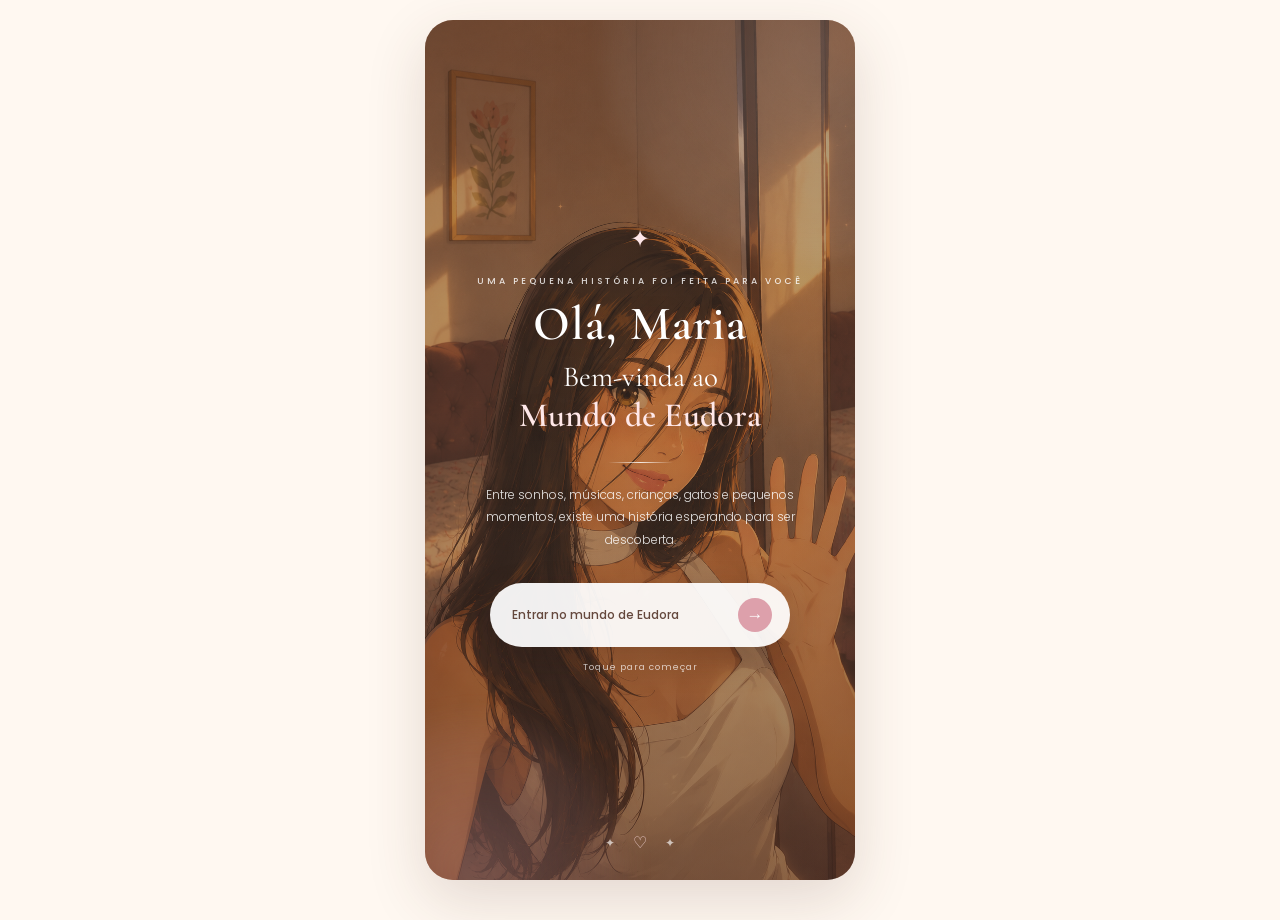
==== commit 16017f22: "projeto finalizado" ====
--- a/index.html
+++ b/index.html
@@ -8,7 +8,7 @@
     >
 
     <title>Bem-vinda ao Mundo de Eudora</title>
-    <link rel="shortcut icon" href="imagens/duda.png" type="image/x-icon">
+    <link rel="shortcut icon" href="imagens/dudisFav.png" type="image/x-icon">
     <link rel="stylesheet" href="style.css">
 
     <link rel="preconnect" href="https://fonts.googleapis.com">
--- a/style.css
+++ b/style.css
@@ -91,18 +91,6 @@
 
     overflow: hidden;
 
-    /*
-        IMAGEM DE FUNDO
-
-        Depois coloque:
-
-        images/fundo-inicial.jpg
-
-        e descomente o background abaixo.
-
-        A imagem poderá ocupar toda a tela.
-    */
-
     background:
 
         linear-gradient(
@@ -110,7 +98,7 @@
             rgba(70, 42, 35, 0.38)
         ),
 
-        url("images/fundo-inicial.jpg");
+        url("imagens/bb.png");
 
     background-size: cover;
 
@@ -1673,38 +1661,860 @@
         font-size: 13px;
     }
 }
-/* BOTÃO - PRÓXIMA PÁGINA ======================================= */
+/* =====================================================
+   PÁGINA 6 — BOTÃO PRÓXIMA PÁGINA
+===================================================== */
 
 .next-button {
-  display: inline-flex;
-  align-items: center;
-  justify-content: center;
-  gap: 10px;
-  margin-top: 30px;
-  padding: 14px 30px;
-  border: 1px solid rgba(255, 255, 255, 0.5);
-  border-radius: 50px;
-  background: rgba(255, 255, 255, 0.10);
-  backdrop-filter: blur(8px);
-  color: #ee04da;
-  font-family: "Poppins", sans-serif;
-  font-size: 14px;
-  text-decoration: none;
-  cursor: pointer;
-  transition: all 0.3s ease;
-}
+    flex: 1;
+
+    min-height: 62px;
+
+    padding: 9px 13px;
+
+    display: flex;
+
+    align-items: center;
+
+    justify-content: space-between;
+
+    gap: 8px;
+
+    border-radius: 16px;
+
+    background: var(--rosa);
+
+    color: var(--branco);
+
+    font-family: "Poppins", sans-serif;
+
+    text-decoration: none;
+
+    box-shadow:
+        0 8px 20px
+        rgba(221, 160, 171, 0.28);
+
+    transition:
+        transform 0.2s ease,
+        box-shadow 0.2s ease;
+}
+
+
+.next-button:hover {
+    transform: translateY(-2px);
+
+    box-shadow:
+        0 12px 25px
+        rgba(221, 160, 171, 0.38);
+}
+
+
+.next-button:active {
+    transform: scale(0.98);
+}
+
+
+/* =====================================================
+   TEXTO DO BOTÃO
+===================================================== */
+
+.next-button div {
+    display: flex;
+
+    flex-direction: column;
+
+    align-items: flex-start;
+
+    line-height: 1.2;
+}
+
+
+.next-button small {
+    display: block;
+
+    font-size: 8px;
+
+    margin-bottom: 3px;
+
+    opacity: 0.85;
+}
+
+
+.next-button strong {
+    display: block;
+
+    font-size: 10px;
+
+    white-space: nowrap;
+}
+
+
+/* =====================================================
+   SETA
+===================================================== */
 
 .next-button span {
-  font-size: 18px;
-  transition: transform 0.3s ease;
-}
-
-.next-button:hover {
-  background: rgba(255, 255, 255, 0.20);
-  border-color: rgba(255, 255, 255, 0.9);
-  transform: translateY(-3px);
-}
+    font-size: 18px;
+
+    flex-shrink: 0;
+
+    transition: transform 0.3s ease;
+}
+
 
 .next-button:hover span {
-  transform: translateX(5px);
+    transform: translateX(4px);
+}
+
+/* ==================================================
+   PÁGINA FINAL — MESMO ESTILO DOS CAPÍTULOS
+================================================== */
+
+.final-page {
+    position: relative;
+
+    width: 100%;
+    max-width: 430px;
+
+    min-height: 100vh;
+    min-height: 100svh;
+
+    margin: auto;
+
+    display: flex;
+    flex-direction: column;
+    justify-content: center;
+
+    overflow: hidden;
+
+    background: var(--creme);
+
+    color: var(--marrom);
+}
+
+
+/* ==================================================
+   FUNDO DECORATIVO
+================================================== */
+
+.final-page::before {
+    content: "";
+
+    position: absolute;
+
+    width: 280px;
+    height: 280px;
+
+    top: -120px;
+    right: -120px;
+
+    border-radius: 50%;
+
+    background:
+        radial-gradient(
+            circle,
+            rgba(242, 213, 217, 0.65),
+            rgba(242, 213, 217, 0)
+        );
+
+    filter: blur(10px);
+
+    pointer-events: none;
+}
+
+
+.final-page::after {
+    content: "";
+
+    position: absolute;
+
+    width: 240px;
+    height: 240px;
+
+    bottom: -120px;
+    left: -100px;
+
+    border-radius: 50%;
+
+    background:
+        radial-gradient(
+            circle,
+            rgba(221, 160, 171, 0.22),
+            rgba(221, 160, 171, 0)
+        );
+
+    filter: blur(15px);
+
+    pointer-events: none;
+}
+
+
+/* Esconde as camadas antigas da página final */
+.final-overlay {
+    display: none;
+}
+
+.stars {
+    display: none;
+}
+
+
+/* ==================================================
+   CONTEÚDO PRINCIPAL
+================================================== */
+
+.final-content {
+    position: relative;
+
+    z-index: 2;
+
+    width: 100%;
+    max-width: 430px;
+
+    padding: 45px 25px 90px;
+
+    text-align: center;
+
+    animation:
+        chapterAppear 0.8s ease forwards;
+}
+
+
+/* ==================================================
+   SÍMBOLO
+================================================== */
+
+.final-symbol {
+    margin-bottom: 12px;
+
+    font-size: 24px;
+
+    color: var(--rosa);
+
+    animation:
+        gentleGlow 3s ease-in-out infinite;
+}
+
+
+/* ==================================================
+   TÍTULO
+================================================== */
+
+.final-content h1 {
+    margin: 0;
+
+    font-family:
+        "Cormorant Garamond",
+        serif;
+
+    font-size: 46px;
+
+    font-weight: 600;
+
+    line-height: 1;
+
+    color: var(--marrom);
+
+    letter-spacing: 1px;
+
+    text-shadow: none;
+}
+
+
+/* ==================================================
+   DIVISOR
+================================================== */
+
+.final-divider {
+    width: 65px;
+
+    height: 1px;
+
+    margin: 22px auto 28px;
+
+    background:
+        linear-gradient(
+            90deg,
+            transparent,
+            var(--rosa),
+            transparent
+        );
+}
+
+
+/* ==================================================
+   TEXTOS
+================================================== */
+
+.final-content p {
+    max-width: 330px;
+
+    margin: 0 auto 15px;
+
+    font-family:
+        "Poppins",
+        sans-serif;
+
+    font-size: 12px;
+
+    font-weight: 400;
+
+    line-height: 1.8;
+
+    color: var(--marrom-claro);
+
+    text-shadow: none;
+}
+
+
+/* ==================================================
+   FRASE DE DESTAQUE
+================================================== */
+
+.final-highlight {
+    margin-top: 22px !important;
+    margin-bottom: 22px !important;
+
+    font-family:
+        "Cormorant Garamond",
+        serif !important;
+
+    font-size: 22px !important;
+
+    font-weight: 500;
+
+    font-style: italic;
+
+    line-height: 1.35 !important;
+
+    color: var(--marrom) !important;
+
+    opacity: 1;
+}
+
+
+/* ==================================================
+   BOTÃO VOLTAR AO INÍCIO
+================================================== */
+
+.back-button {
+    display: flex;
+
+    align-items: center;
+    justify-content: space-between;
+
+    gap: 15px;
+
+    width: 100%;
+    max-width: 300px;
+
+    margin: 28px auto 0;
+
+    padding: 15px 18px 15px 22px;
+
+    border: none;
+
+    border-radius: 999px;
+
+    background:
+        var(--rosa);
+
+    color: var(--branco);
+
+    box-shadow:
+        0 8px 20px
+        rgba(221, 160, 171, 0.28);
+
+    font-family:
+        "Poppins",
+        sans-serif;
+
+    font-size: 12px;
+
+    font-weight: 500;
+
+    text-decoration: none;
+
+    transition:
+        transform 0.25s ease,
+        box-shadow 0.25s ease;
+}
+
+
+.back-button span {
+    width: 34px;
+
+    height: 34px;
+
+    display: flex;
+
+    align-items: center;
+    justify-content: center;
+
+    border-radius: 50%;
+
+    background: rgba(255, 255, 255, 0.22);
+
+    font-size: 17px;
+
+    transition:
+        transform 0.3s ease;
+}
+
+
+.back-button:hover {
+    transform:
+        translateY(-3px);
+
+    background:
+        var(--rosa);
+
+    border-color: transparent;
+
+    box-shadow:
+        0 12px 28px
+        rgba(221, 160, 171, 0.38);
+}
+
+
+.back-button:hover span {
+    transform:
+        translateX(-3px);
+}
+
+
+/* ==================================================
+   RODAPÉ
+================================================== */
+
+.final-footer {
+    position: absolute;
+
+    bottom: 20px;
+
+    left: 0;
+
+    width: 100%;
+
+    z-index: 2;
+
+    text-align: center;
+}
+
+
+.final-footer span {
+    font-family:
+        "Poppins",
+        sans-serif;
+
+    font-size: 9px;
+
+    letter-spacing: 1px;
+
+    color: var(--marrom-claro);
+
+    opacity: 0.8;
+}
+
+
+/* ==================================================
+   ANIMAÇÕES
+================================================== */
+
+@keyframes gentleGlow {
+
+    0%,
+    100% {
+        opacity: 0.6;
+
+        transform:
+            scale(1);
+    }
+
+    50% {
+        opacity: 1;
+
+        transform:
+            scale(1.12);
+    }
+
+}
+
+
+/* ==================================================
+   RESPONSIVIDADE
+================================================== */
+
+@media (max-height: 720px) {
+
+    .final-content {
+        padding-top: 30px;
+
+        padding-bottom: 70px;
+    }
+
+    .final-content h1 {
+        font-size: 40px;
+    }
+
+    .final-content p {
+        font-size: 11px;
+
+        line-height: 1.65;
+    }
+
+    .final-highlight {
+        font-size: 19px !important;
+    }
+
+    .back-button {
+        margin-top: 18px;
+    }
+
+}
+
+
+@media (min-width: 700px) {
+
+    .final-page {
+        min-height: 900px;
+
+        margin: 25px auto;
+
+        border-radius: 28px;
+
+        box-shadow:
+            0 20px 60px
+            rgba(80, 50, 40, 0.16);
+    }
+
+}
+/* ==================================================
+   IMAGEM DA PÁGINA FINAL
+================================================== */
+
+.final-page {
+    position: relative;
+    overflow: hidden;
+
+    width: 100%;
+    max-width: 430px;
+
+    min-height: 100vh;
+    min-height: 100svh;
+
+    margin: auto;
+
+    display: flex;
+    flex-direction: column;
+}
+
+
+/* ==================================================
+   PÁGINA FINAL
+================================================== */
+
+.final-page {
+    position: relative;
+
+    width: 100%;
+       max-width: 430px;
+
+    min-height: 100vh;
+    min-height: 100svh;
+
+    margin: auto;
+
+    overflow: hidden;
+
+    display: flex;
+    flex-direction: column;
+
+    background: var(--creme);
+}
+
+/* ==================================================
+   PÁGINA FINAL
+================================================== */
+
+.final-page {
+    position: relative;
+
+    width: 100%;
+    max-width: 430px;
+
+    min-height: 100vh;
+    min-height: 100svh;
+
+    margin: auto;
+
+    overflow: hidden;
+
+    display: flex;
+    flex-direction: column;
+
+    background: var(--creme);
+}
+
+
+/* ==================================================
+   IMAGEM FINAL
+================================================== */
+
+.final-page {
+    position: relative;
+    width: 100%;
+    max-width: 430px;
+    min-height: 100vh;
+    min-height: 100svh;
+    margin: auto;
+    overflow: hidden;
+    background: var(--creme);
+}
+
+
+/* IMAGEM COMPLETA */
+
+.final-image {
+    position: absolute;
+    inset: 0;
+
+    width: 100%;
+    height: 100%;
+
+    object-fit: cover;
+
+    /* Mostra a parte de baixo da imagem */
+    object-position: center bottom;
+
+    z-index: 0;
+
+    filter: none;
+}
+
+
+/* CONTEÚDO */
+
+.final-content {
+    position: relative;
+    z-index: 2;
+
+    width: 100%;
+
+    margin-top: auto;
+
+    padding: 20px 20px 80px;
+
+    text-align: center;
+
+    /* Fundo praticamente transparente */
+    background: linear-gradient(
+        to bottom,
+        rgba(255, 248, 240, 0) 0%,
+        rgba(255, 248, 240, 0.12) 30%,
+        rgba(255, 248, 240, 0.25) 100%
+    );
+
+    backdrop-filter: none;
+    -webkit-backdrop-filter: none;
+}
+
+
+/* TEXTO COM SOMBRA PARA APARECER NA IMAGEM */
+
+.final-content h1,
+.final-content p,
+.final-highlight {
+    text-shadow:
+        0 2px 8px rgba(255, 255, 255, 0.8);
+}
+
+
+/* RODAPÉ */
+
+.final-footer {
+    position: absolute;
+
+    bottom: 15px;
+    left: 0;
+
+    width: 100%;
+
+    z-index: 3;
+
+    text-align: center;
+}
+/* ==================================================
+   CORES DOS TEXTOS — PÁGINA FINAL
+================================================== */
+
+/* TÍTULO */
+.final-content h1 {
+    color: #fffaf2 !important;
+
+    text-shadow:
+        0 2px 6px rgba(50, 30, 25, 0.85),
+        0 0 15px rgba(50, 30, 25, 0.45);
+}
+
+
+/* SÍMBOLO */
+.final-symbol {
+    color: #fffaf2 !important;
+
+    text-shadow:
+        0 2px 6px rgba(50, 30, 25, 0.8);
+}
+
+
+/* TEXTOS NORMAIS */
+.final-content p {
+    color: #fffaf2 !important;
+
+    font-weight: 500;
+
+    text-shadow:
+        0 2px 5px rgba(50, 30, 25, 0.9),
+        0 0 10px rgba(50, 30, 25, 0.5);
+}
+
+
+/* FRASE DE DESTAQUE */
+.final-highlight {
+    color: #ffffff !important;
+
+    font-weight: 600;
+
+    text-shadow:
+        0 2px 6px rgba(50, 30, 25, 0.95),
+        0 0 12px rgba(50, 30, 25, 0.6);
+}
+
+
+/* LINHA DECORATIVA */
+.final-divider {
+    background:
+        linear-gradient(
+            90deg,
+            transparent,
+            #fffaf2,
+            transparent
+        );
+
+    box-shadow:
+        0 1px 5px rgba(50, 30, 25, 0.5);
+}
+
+
+/* RODAPÉ */
+.final-footer span {
+    color: #fffaf2 !important;
+
+    font-weight: 500;
+
+    text-shadow:
+        0 2px 5px rgba(50, 30, 25, 0.9);
+}
+/* =====================================================
+   APENAS INDEX — SEM ROLAGEM
+===================================================== */
+
+body:has(.welcome-page) {
+    height: 100vh;
+    overflow: hidden;
+}
+
+@media (min-width: 700px) {
+    .welcome-page {
+        width: 430px;
+        max-width: calc(100% - 40px);
+
+        height: calc(100vh - 40px);
+        min-height: 0;
+
+        margin: 20px auto;
+
+        border-radius: 28px;
+
+        box-shadow:
+            0 20px 60px
+            rgba(80, 50, 40, 0.16);
+    }
+}
+/* =========================================
+   PÁGINA FINAL — PALETA MÁGICA NOTURNA
+========================================= */
+
+/* Título "Fim" (<h1> no HTML) */
+.final-content h1 {
+    color: #F5EEE4;
+    text-shadow: 0 2px 12px rgba(8, 20, 45, 0.75);
+}
+
+/* Texto principal e parágrafos */
+.final-content p {
+    color: #E3E8F2;
+    text-shadow: 0 2px 8px rgba(7, 16, 35, 0.8);
+}
+
+/* Frase em inglês em destaque (.final-highlight no HTML) */
+.final-content p.final-highlight {
+    color: #E8DDF2;
+    font-family: "Cormorant Garamond", serif;
+    text-shadow: 0 2px 10px rgba(10, 20, 45, 0.9);
+}
+
+/* Botão de voltar (.back-button no HTML) */
+.back-button {
+    background: linear-gradient(
+        135deg,
+        #6F769D,
+        #8B7899
+    );
+
+    color: #FFFFFF;
+    border: 1px solid rgba(255, 255, 255, 0.25);
+
+    box-shadow: 
+        0 10px 30px rgba(8, 18, 45, 0.35),
+        inset 0 1px 0 rgba(255, 255, 255, 0.15);
+
+    transition: all 0.3s ease;
+    display: inline-flex;
+    align-items: center;
+    gap: 8px;
+    padding: 12px 24px;
+    border-radius: 30px;
+    text-decoration: none;
+}
+
+/* Círculo do ícone (<span> dentro do botão) */
+.back-button span {
+    background: rgba(255, 255, 255, 0.16);
+    color: #F7F2FF;
+    border-radius: 50%;
+    width: 24px;
+    height: 24px;
+    display: inline-flex;
+    align-items: center;
+    justify-content: center;
+}
+
+/* Efeito ao passar o mouse no botão */
+.back-button:hover {
+    transform: translateY(-3px);
+
+    background: linear-gradient(
+        135deg,
+        #8189B3,
+        #A18AAE
+    );
+
+    box-shadow: 0 15px 35px rgba(8, 18, 45, 0.45);
+}
+
+/* Assinatura no rodapé (.final-footer no HTML) */
+.final-footer span {
+    color: #C9C4D8;
+    text-shadow: 0 2px 8px rgba(0, 0, 0, 0.5);
 }
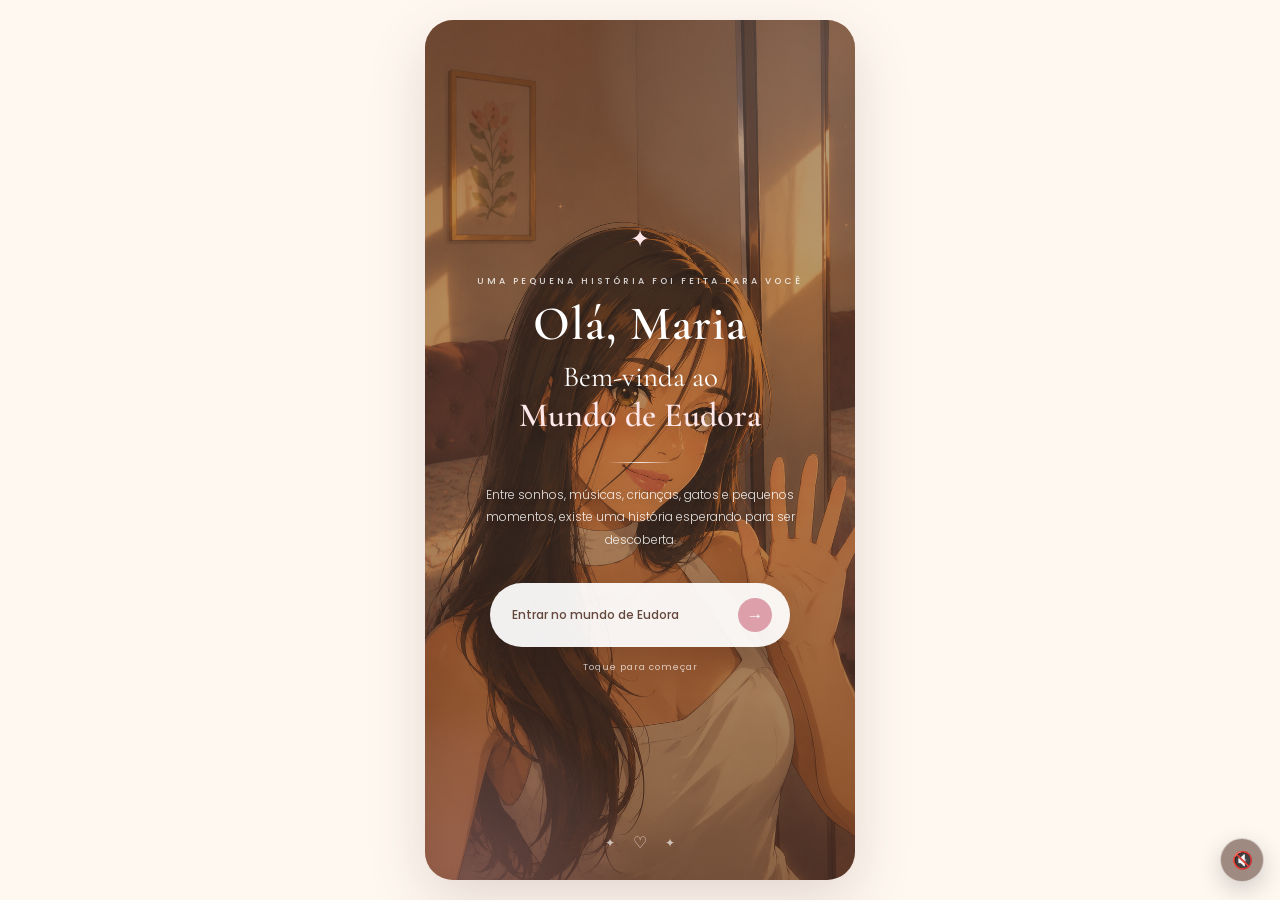
==== commit 34e388cd: "uma att de urgencia" ====
--- a/index.html
+++ b/index.html
@@ -21,6 +21,18 @@
 </head>
 
 <body>
+
+    <audio id="backgroundMusic" loop preload="auto">
+        <source src="musicas/musica.mp3" type="audio/mpeg">
+    </audio>
+
+    <button
+        id="musicButton"
+        class="music-button"
+        type="button"
+        aria-label="Ativar música"
+    >🔇</button>
+
 
     <main class="welcome-page">
 
@@ -106,5 +118,7 @@
 
     </main>
 
+    <script src="script.js"></script>
+
 </body>
 </html>
--- a/style.css
+++ b/style.css
@@ -2517,4 +2517,254 @@
 .final-footer span {
     color: #C9C4D8;
     text-shadow: 0 2px 8px rgba(0, 0, 0, 0.5);
-}+}
+html,
+body {
+    width: 100%;
+    height: 100%;
+    margin: 0;
+    padding: 0;
+    overflow-x: hidden;
+}
+body {
+    min-height: 100dvh;
+}
+
+.page {
+    min-height: 100dvh;
+    height: 100dvh;
+}
+
+/* =========================================================
+   MUNDO DE EUDORA — SISTEMA GLOBAL
+   Música + transição de livro + responsividade
+========================================================= */
+
+html,
+body {
+    width: 100%;
+    min-width: 0;
+    overflow-x: hidden;
+}
+
+body {
+    perspective: 1600px;
+}
+
+/* Evita que o botão de música seja cortado por containers */
+.music-button {
+    position: fixed;
+    right: 16px;
+    bottom: 18px;
+    z-index: 99999;
+
+    width: 44px;
+    height: 44px;
+
+    display: flex;
+    align-items: center;
+    justify-content: center;
+
+    border: 1px solid rgba(255, 255, 255, 0.55);
+    border-radius: 50%;
+
+    background: rgba(101, 72, 61, 0.62);
+    color: #ffffff;
+
+    font-family: "Poppins", sans-serif;
+    font-size: 17px;
+    line-height: 1;
+
+    cursor: pointer;
+    user-select: none;
+
+    backdrop-filter: blur(10px);
+    -webkit-backdrop-filter: blur(10px);
+
+    box-shadow:
+        0 8px 24px rgba(0, 0, 0, 0.18);
+
+    transition:
+        transform 0.25s ease,
+        background 0.25s ease,
+        box-shadow 0.25s ease;
+}
+
+.music-button:hover {
+    transform: scale(1.08);
+    background: rgba(101, 72, 61, 0.80);
+}
+
+.music-button:active {
+    transform: scale(0.94);
+}
+
+.music-button.music-playing {
+    box-shadow:
+        0 0 0 5px rgba(221, 160, 171, 0.16),
+        0 8px 24px rgba(0, 0, 0, 0.18);
+}
+
+/* =========================================================
+   TRANSIÇÃO DE LIVRO
+========================================================= */
+
+.chapter-page,
+.welcome-page,
+.final-page {
+    transform-style: preserve-3d;
+    backface-visibility: hidden;
+    -webkit-backface-visibility: hidden;
+}
+
+/* Entrada de cada página */
+.book-page-enter {
+    animation:
+        bookPageOpen
+        0.75s
+        cubic-bezier(.22, .61, .36, 1)
+        both;
+}
+
+@keyframes bookPageOpen {
+    from {
+        opacity: 0;
+        transform:
+            perspective(1500px)
+            rotateY(7deg)
+            translateX(22px);
+    }
+
+    to {
+        opacity: 1;
+        transform:
+            perspective(1500px)
+            rotateY(0)
+            translateX(0);
+    }
+}
+
+/* Próxima página */
+.book-page-forward {
+    animation:
+        bookPageForward
+        0.68s
+        cubic-bezier(.77, 0, .18, 1)
+        forwards;
+    transform-origin: left center;
+}
+
+@keyframes bookPageForward {
+    0% {
+        opacity: 1;
+        transform:
+            perspective(1500px)
+            rotateY(0)
+            translateX(0);
+        box-shadow: none;
+    }
+
+    35% {
+        opacity: 1;
+        transform:
+            perspective(1500px)
+            rotateY(-24deg)
+            translateX(-5px);
+        box-shadow:
+            -16px 0 30px rgba(70, 45, 38, 0.10);
+    }
+
+    70% {
+        opacity: 0.78;
+        transform:
+            perspective(1500px)
+            rotateY(-62deg)
+            translateX(-16px);
+        box-shadow:
+            -25px 0 45px rgba(70, 45, 38, 0.16);
+    }
+
+    100% {
+        opacity: 0;
+        transform:
+            perspective(1500px)
+            rotateY(-90deg)
+            translateX(-25px);
+        box-shadow:
+            -35px 0 60px rgba(70, 45, 38, 0.22);
+    }
+}
+
+/* Página anterior */
+.book-page-back {
+    animation:
+        bookPageBack
+        0.68s
+        cubic-bezier(.77, 0, .18, 1)
+        forwards;
+    transform-origin: right center;
+}
+
+@keyframes bookPageBack {
+    0% {
+        opacity: 1;
+        transform:
+            perspective(1500px)
+            rotateY(0)
+            translateX(0);
+        box-shadow: none;
+    }
+
+    35% {
+        opacity: 1;
+        transform:
+            perspective(1500px)
+            rotateY(24deg)
+            translateX(5px);
+        box-shadow:
+            16px 0 30px rgba(70, 45, 38, 0.10);
+    }
+
+    70% {
+        opacity: 0.78;
+        transform:
+            perspective(1500px)
+            rotateY(62deg)
+            translateX(16px);
+        box-shadow:
+            25px 0 45px rgba(70, 45, 38, 0.16);
+    }
+
+    100% {
+        opacity: 0;
+        transform:
+            perspective(1500px)
+            rotateY(90deg)
+            translateX(25px);
+        box-shadow:
+            35px 0 60px rgba(70, 45, 38, 0.22);
+    }
+}
+
+/* Respeita acessibilidade */
+@media (prefers-reduced-motion: reduce) {
+    .book-page-enter,
+    .book-page-forward,
+    .book-page-back {
+        animation: none !important;
+    }
+
+    .music-button {
+        transition: none;
+    }
+}
+
+@media (max-width: 600px) {
+    .music-button {
+        right: 13px;
+        bottom: 15px;
+        width: 40px;
+        height: 40px;
+        font-size: 16px;
+    }
+}
